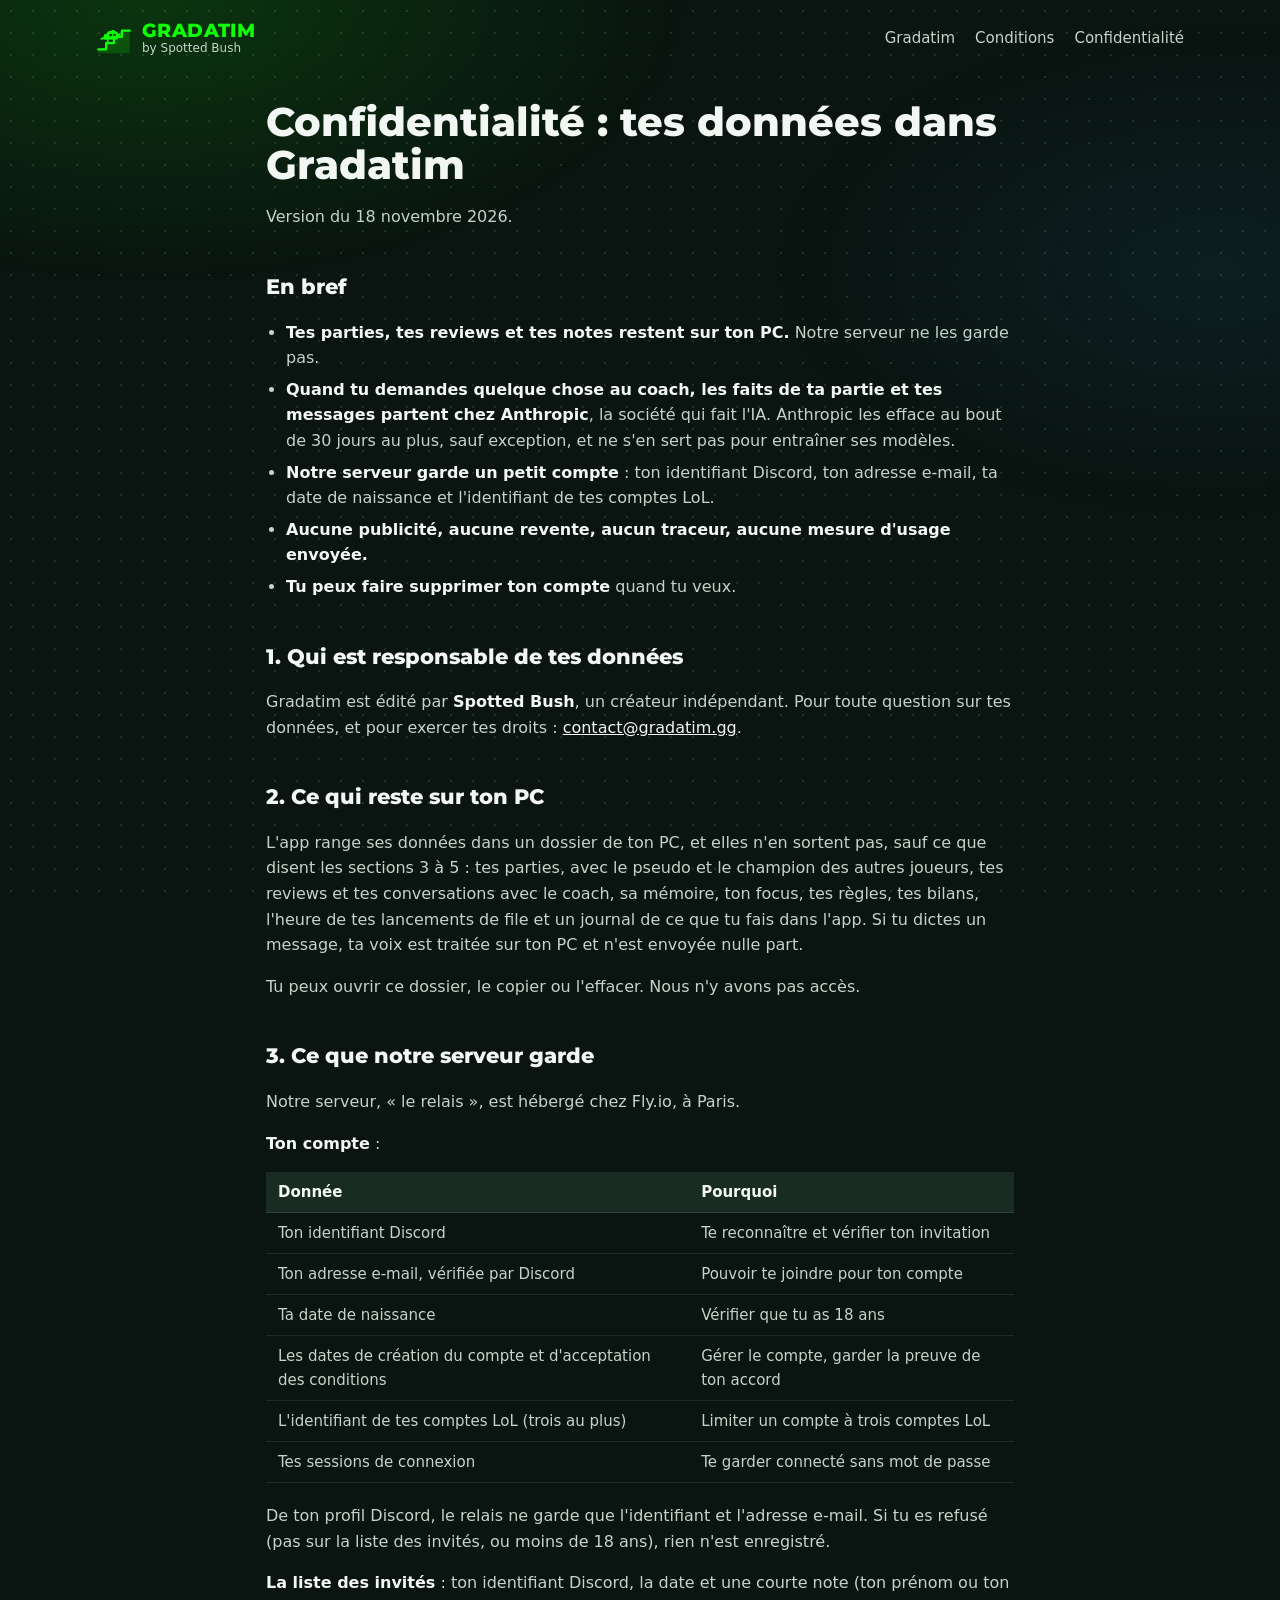
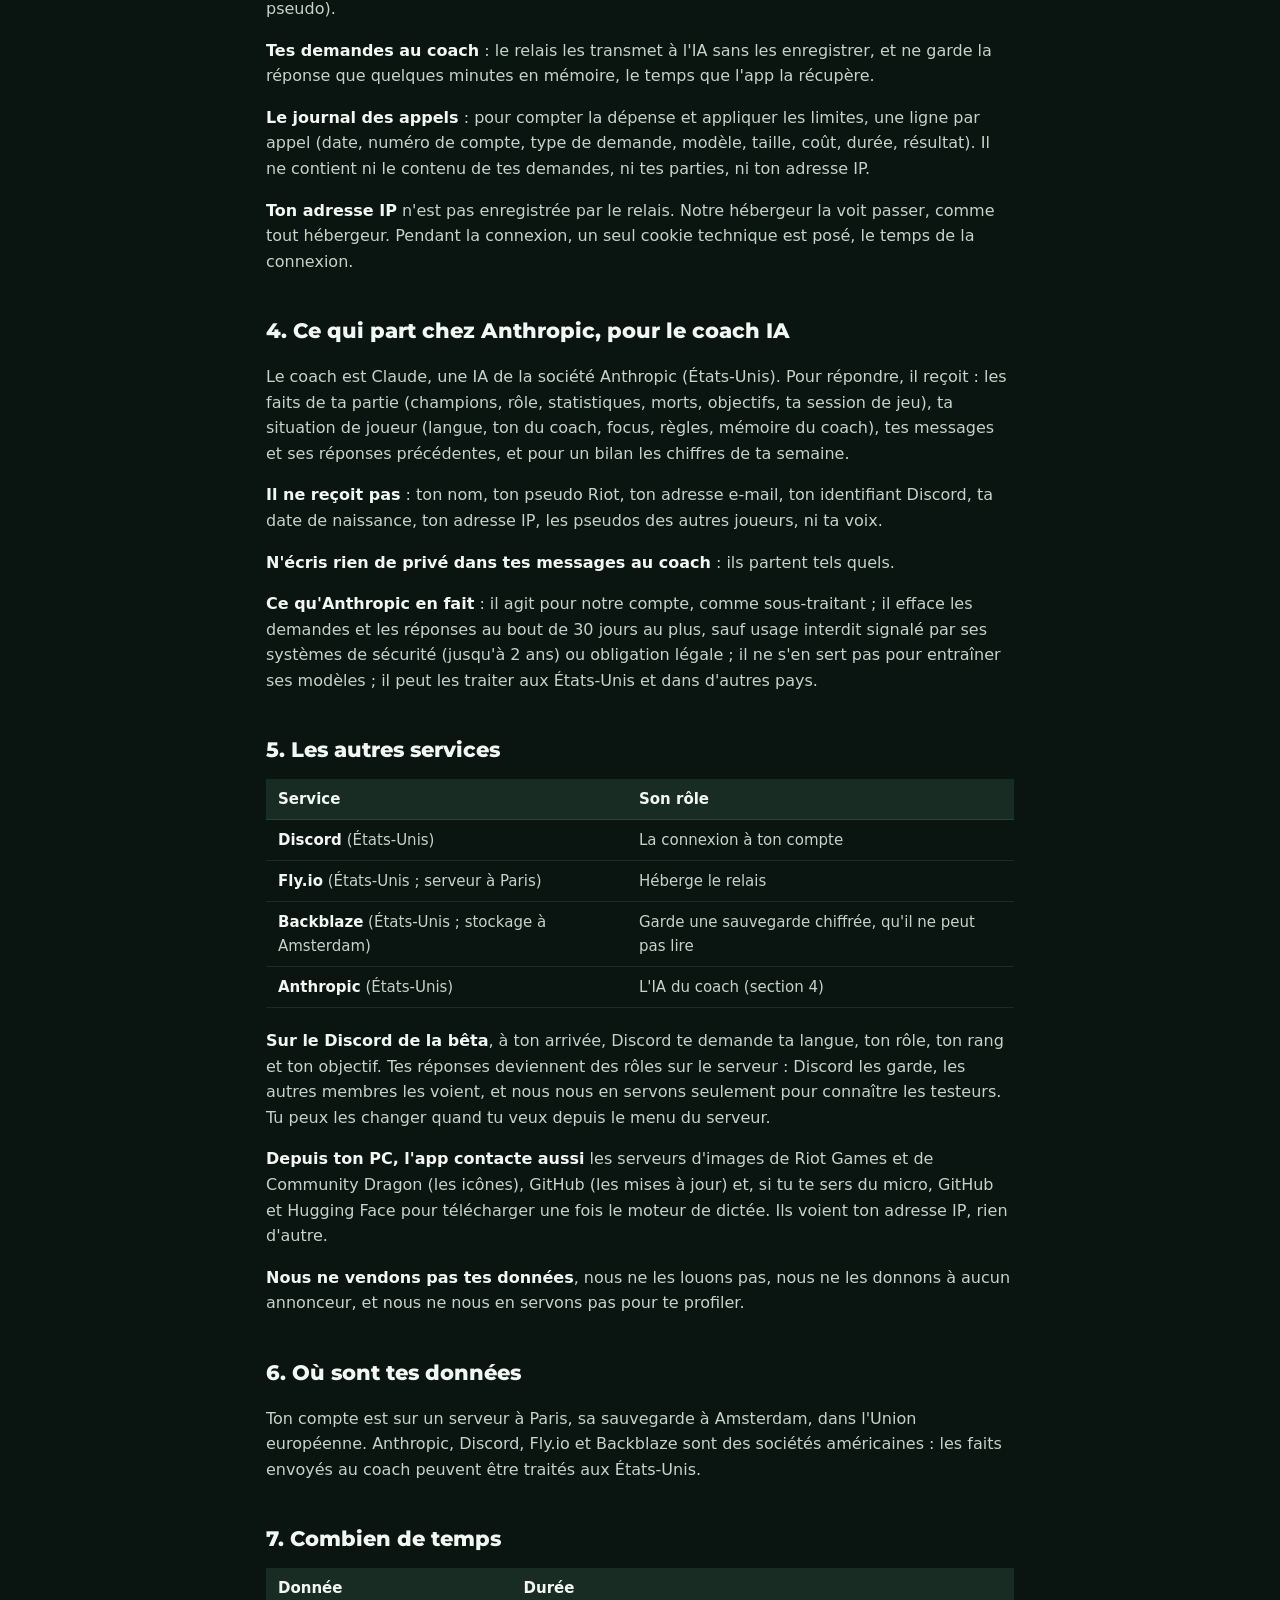
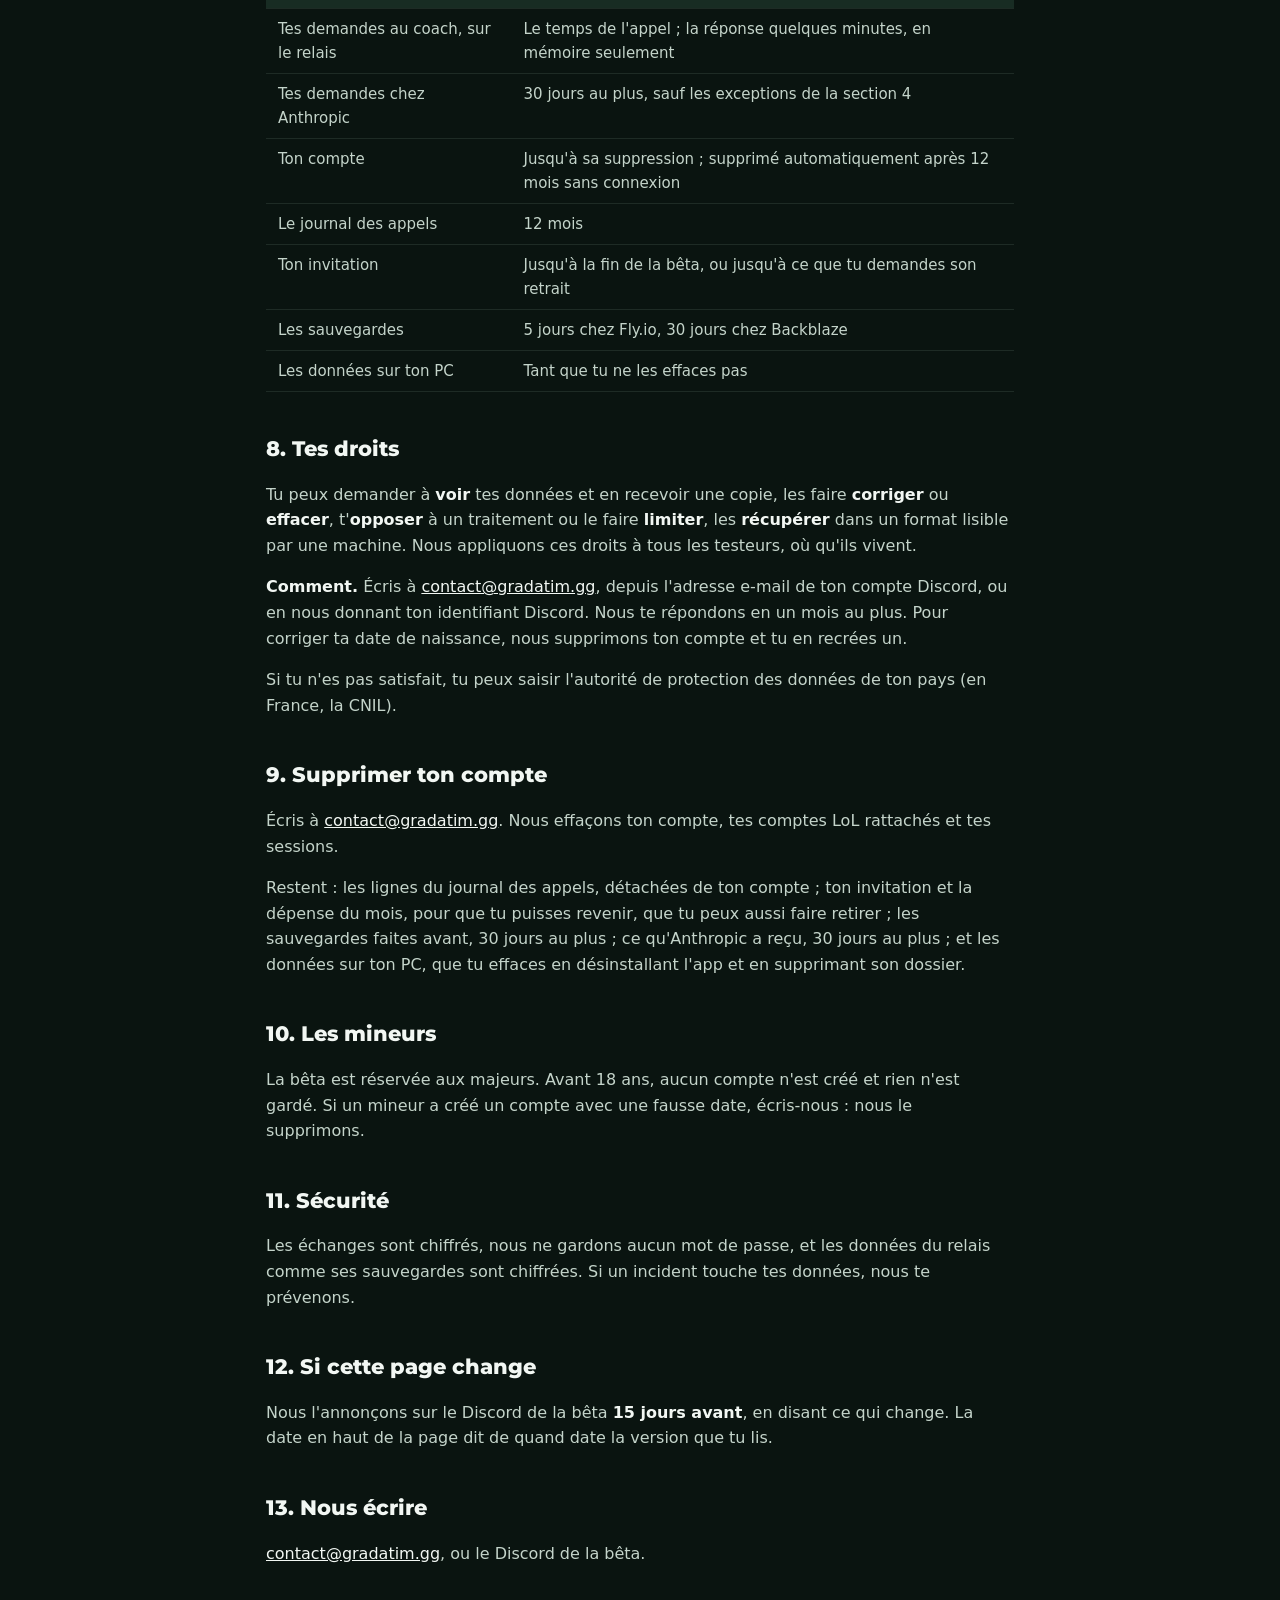
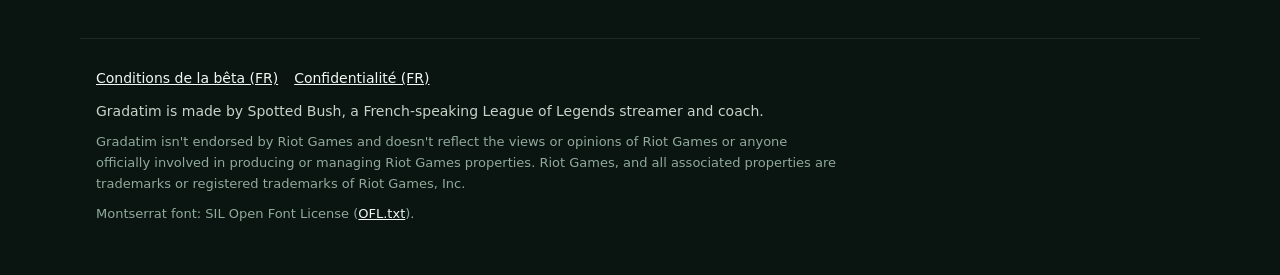
==== confidentialite.html @ b25cedf4 "Pages légales de la bêta : conditions et confidentialité Tirées de produit/legal/ (coach-lol), sans " ====
<!doctype html>
<html lang="fr">
<head>
<meta charset="utf-8">
<meta name="viewport" content="width=device-width, initial-scale=1">
<title>Confidentialité : tes données dans Gradatim</title>
<meta name="description" content="Quelles données Gradatim garde, où elles vont et tes droits.">
<link rel="icon" href="favicon.ico">
<link rel="stylesheet" href="style.css">
</head>
<body>

<header class="top">
  <a class="brand" href="index.html" aria-label="Gradatim, home">
    <svg class="mark" viewBox="0 0 32 32" aria-hidden="true">
      <defs>
        <mask id="eyes" maskUnits="userSpaceOnUse" x="0" y="0" width="32" height="32">
          <rect width="32" height="32" fill="#fff"/>
          <circle cx="13" cy="13.4" r="1.25" fill="#000"/><circle cx="16.4" cy="13.4" r="1.25" fill="#000"/>
        </mask>
      </defs>
      <path d="M2 29.5H30V9.5H23V15H16V20.5H9V26H2Z" fill="currentColor" opacity=".18"/>
      <path d="M2 26H9V20.5H16V15H23V9.5H30" fill="none" stroke="currentColor" stroke-width="2" stroke-linejoin="round" stroke-linecap="round"/>
      <path d="M7.4 17.6C6.2 17.4 5.9 15.6 7 14.8 6.6 13 8 11.8 9.6 12.2 9.8 10.4 11.6 9.3 13.3 9.9 14.3 8.6 16.5 8.6 17.3 10.2 19 10 20.3 11.6 19.7 13.2 20.9 13.9 20.8 15.7 19.6 16.3 19.6 17 19 17.4 18.3 17.4Z" fill="currentColor" mask="url(#eyes)"/>
      <path d="M10.6 17.6 10.1 20.5M15.6 17.5 17.7 15M19 14.2l2.3-1.8M7.1 15.8l-2.4 1" fill="none" stroke="currentColor" stroke-width="1.5" stroke-linecap="round"/>
    </svg>
    <span class="brand-text"><b>Gradatim</b><small>by Spotted Bush</small></span>
  </a>
  <nav class="links" aria-label="Pages">
    <a href="index.html">Gradatim</a>
    <a href="conditions.html">Conditions</a>
    <a href="confidentialite.html">Confidentialité</a>
  </nav>
</header>

<main class="doc">
<h1>Confidentialité : tes données dans Gradatim</h1>
<p>Version du 18 novembre 2026.</p>
<h2>En bref</h2>
<ul><li><strong>Tes parties, tes reviews et tes notes restent sur ton PC.</strong> Notre serveur ne les garde pas.</li><li><strong>Quand tu demandes quelque chose au coach, les faits de ta partie et tes messages partent chez Anthropic</strong>, la société qui fait l'IA. Anthropic les efface au bout de 30 jours au plus, sauf exception, et ne s'en sert pas pour entraîner ses modèles.</li><li><strong>Notre serveur garde un petit compte</strong> : ton identifiant Discord, ton adresse e-mail, ta date de naissance et l'identifiant de tes comptes LoL.</li><li><strong>Aucune publicité, aucune revente, aucun traceur, aucune mesure d'usage envoyée.</strong></li><li><strong>Tu peux faire supprimer ton compte</strong> quand tu veux.</li></ul>
<h2>1. Qui est responsable de tes données</h2>
<p>Gradatim est édité par <strong>Spotted Bush</strong>, un créateur indépendant. Pour toute question sur tes données, et pour exercer tes droits : <a href="mailto:contact@gradatim.gg">contact@gradatim.gg</a>.</p>
<h2>2. Ce qui reste sur ton PC</h2>
<p>L'app range ses données dans un dossier de ton PC, et elles n'en sortent pas, sauf ce que disent les sections 3 à 5 : tes parties, avec le pseudo et le champion des autres joueurs, tes reviews et tes conversations avec le coach, sa mémoire, ton focus, tes règles, tes bilans, l'heure de tes lancements de file et un journal de ce que tu fais dans l'app. Si tu dictes un message, ta voix est traitée sur ton PC et n'est envoyée nulle part.</p>
<p>Tu peux ouvrir ce dossier, le copier ou l'effacer. Nous n'y avons pas accès.</p>
<h2>3. Ce que notre serveur garde</h2>
<p>Notre serveur, « le relais », est hébergé chez Fly.io, à Paris.</p>
<p><strong>Ton compte</strong> :</p>
<table><thead><tr><th>Donnée</th><th>Pourquoi</th></tr></thead><tbody><tr><td>Ton identifiant Discord</td><td>Te reconnaître et vérifier ton invitation</td></tr><tr><td>Ton adresse e-mail, vérifiée par Discord</td><td>Pouvoir te joindre pour ton compte</td></tr><tr><td>Ta date de naissance</td><td>Vérifier que tu as 18 ans</td></tr><tr><td>Les dates de création du compte et d'acceptation des conditions</td><td>Gérer le compte, garder la preuve de ton accord</td></tr><tr><td>L'identifiant de tes comptes LoL (trois au plus)</td><td>Limiter un compte à trois comptes LoL</td></tr><tr><td>Tes sessions de connexion</td><td>Te garder connecté sans mot de passe</td></tr></tbody></table>
<p>De ton profil Discord, le relais ne garde que l'identifiant et l'adresse e-mail. Si tu es refusé (pas sur la liste des invités, ou moins de 18 ans), rien n'est enregistré.</p>
<p><strong>La liste des invités</strong> : ton identifiant Discord, la date et une courte note (ton prénom ou ton pseudo).</p>
<p><strong>Tes demandes au coach</strong> : le relais les transmet à l'IA sans les enregistrer, et ne garde la réponse que quelques minutes en mémoire, le temps que l'app la récupère.</p>
<p><strong>Le journal des appels</strong> : pour compter la dépense et appliquer les limites, une ligne par appel (date, numéro de compte, type de demande, modèle, taille, coût, durée, résultat). Il ne contient ni le contenu de tes demandes, ni tes parties, ni ton adresse IP.</p>
<p><strong>Ton adresse IP</strong> n'est pas enregistrée par le relais. Notre hébergeur la voit passer, comme tout hébergeur. Pendant la connexion, un seul cookie technique est posé, le temps de la connexion.</p>
<h2>4. Ce qui part chez Anthropic, pour le coach IA</h2>
<p>Le coach est Claude, une IA de la société Anthropic (États-Unis). Pour répondre, il reçoit : les faits de ta partie (champions, rôle, statistiques, morts, objectifs, ta session de jeu), ta situation de joueur (langue, ton du coach, focus, règles, mémoire du coach), tes messages et ses réponses précédentes, et pour un bilan les chiffres de ta semaine.</p>
<p><strong>Il ne reçoit pas</strong> : ton nom, ton pseudo Riot, ton adresse e-mail, ton identifiant Discord, ta date de naissance, ton adresse IP, les pseudos des autres joueurs, ni ta voix.</p>
<p><strong>N'écris rien de privé dans tes messages au coach</strong> : ils partent tels quels.</p>
<p><strong>Ce qu'Anthropic en fait</strong> : il agit pour notre compte, comme sous-traitant ; il efface les demandes et les réponses au bout de 30 jours au plus, sauf usage interdit signalé par ses systèmes de sécurité (jusqu'à 2 ans) ou obligation légale ; il ne s'en sert pas pour entraîner ses modèles ; il peut les traiter aux États-Unis et dans d'autres pays.</p>
<h2>5. Les autres services</h2>
<table><thead><tr><th>Service</th><th>Son rôle</th></tr></thead><tbody><tr><td><strong>Discord</strong> (États-Unis)</td><td>La connexion à ton compte</td></tr><tr><td><strong>Fly.io</strong> (États-Unis ; serveur à Paris)</td><td>Héberge le relais</td></tr><tr><td><strong>Backblaze</strong> (États-Unis ; stockage à Amsterdam)</td><td>Garde une sauvegarde chiffrée, qu'il ne peut pas lire</td></tr><tr><td><strong>Anthropic</strong> (États-Unis)</td><td>L'IA du coach (section 4)</td></tr></tbody></table>
<p><strong>Sur le Discord de la bêta</strong>, à ton arrivée, Discord te demande ta langue, ton rôle, ton rang et ton objectif. Tes réponses deviennent des rôles sur le serveur : Discord les garde, les autres membres les voient, et nous nous en servons seulement pour connaître les testeurs. Tu peux les changer quand tu veux depuis le menu du serveur.</p>
<p><strong>Depuis ton PC, l'app contacte aussi</strong> les serveurs d'images de Riot Games et de Community Dragon (les icônes), GitHub (les mises à jour) et, si tu te sers du micro, GitHub et Hugging Face pour télécharger une fois le moteur de dictée. Ils voient ton adresse IP, rien d'autre.</p>
<p><strong>Nous ne vendons pas tes données</strong>, nous ne les louons pas, nous ne les donnons à aucun annonceur, et nous ne nous en servons pas pour te profiler.</p>
<h2>6. Où sont tes données</h2>
<p>Ton compte est sur un serveur à Paris, sa sauvegarde à Amsterdam, dans l'Union européenne. Anthropic, Discord, Fly.io et Backblaze sont des sociétés américaines : les faits envoyés au coach peuvent être traités aux États-Unis.</p>
<h2>7. Combien de temps</h2>
<table><thead><tr><th>Donnée</th><th>Durée</th></tr></thead><tbody><tr><td>Tes demandes au coach, sur le relais</td><td>Le temps de l'appel ; la réponse quelques minutes, en mémoire seulement</td></tr><tr><td>Tes demandes chez Anthropic</td><td>30 jours au plus, sauf les exceptions de la section 4</td></tr><tr><td>Ton compte</td><td>Jusqu'à sa suppression ; supprimé automatiquement après 12 mois sans connexion</td></tr><tr><td>Le journal des appels</td><td>12 mois</td></tr><tr><td>Ton invitation</td><td>Jusqu'à la fin de la bêta, ou jusqu'à ce que tu demandes son retrait</td></tr><tr><td>Les sauvegardes</td><td>5 jours chez Fly.io, 30 jours chez Backblaze</td></tr><tr><td>Les données sur ton PC</td><td>Tant que tu ne les effaces pas</td></tr></tbody></table>
<h2>8. Tes droits</h2>
<p>Tu peux demander à <strong>voir</strong> tes données et en recevoir une copie, les faire <strong>corriger</strong> ou <strong>effacer</strong>, t'<strong>opposer</strong> à un traitement ou le faire <strong>limiter</strong>, les <strong>récupérer</strong> dans un format lisible par une machine. Nous appliquons ces droits à tous les testeurs, où qu'ils vivent.</p>
<p><strong>Comment.</strong> Écris à <a href="mailto:contact@gradatim.gg">contact@gradatim.gg</a>, depuis l'adresse e-mail de ton compte Discord, ou en nous donnant ton identifiant Discord. Nous te répondons en un mois au plus. Pour corriger ta date de naissance, nous supprimons ton compte et tu en recrées un.</p>
<p>Si tu n'es pas satisfait, tu peux saisir l'autorité de protection des données de ton pays (en France, la CNIL).</p>
<h2>9. Supprimer ton compte</h2>
<p>Écris à <a href="mailto:contact@gradatim.gg">contact@gradatim.gg</a>. Nous effaçons ton compte, tes comptes LoL rattachés et tes sessions.</p>
<p>Restent : les lignes du journal des appels, détachées de ton compte ; ton invitation et la dépense du mois, pour que tu puisses revenir, que tu peux aussi faire retirer ; les sauvegardes faites avant, 30 jours au plus ; ce qu'Anthropic a reçu, 30 jours au plus ; et les données sur ton PC, que tu effaces en désinstallant l'app et en supprimant son dossier.</p>
<h2>10. Les mineurs</h2>
<p>La bêta est réservée aux majeurs. Avant 18 ans, aucun compte n'est créé et rien n'est gardé. Si un mineur a créé un compte avec une fausse date, écris-nous : nous le supprimons.</p>
<h2>11. Sécurité</h2>
<p>Les échanges sont chiffrés, nous ne gardons aucun mot de passe, et les données du relais comme ses sauvegardes sont chiffrées. Si un incident touche tes données, nous te prévenons.</p>
<h2>12. Si cette page change</h2>
<p>Nous l'annonçons sur le Discord de la bêta <strong>15 jours avant</strong>, en disant ce qui change. La date en haut de la page dit de quand date la version que tu lis.</p>
<h2>13. Nous écrire</h2>
<p><a href="mailto:contact@gradatim.gg">contact@gradatim.gg</a>, ou le Discord de la bêta.</p>
</main>

<footer class="foot">
  <p class="pages"><a href="conditions.html">Conditions de la bêta (FR)</a><a href="confidentialite.html">Confidentialité (FR)</a></p>
  <p>Gradatim is made by Spotted Bush, a French-speaking League of Legends streamer and coach.</p>
  <p class="legal">Gradatim isn't endorsed by Riot Games and doesn't reflect the views or opinions of Riot Games or
    anyone officially involved in producing or managing Riot Games properties. Riot Games, and all associated
    properties are trademarks or registered trademarks of Riot Games, Inc.</p>
  <p class="legal">Montserrat font: SIL Open Font License (<a href="fonts/OFL.txt">OFL.txt</a>).</p>
</footer>

</body>
</html>
---- style.css ----
/* Gradatim's public page: same palette as the app (app/style.css, app/design.md), dark only like the app's default. */
@font-face {
  font-family: "Montserrat"; font-style: normal; font-weight: 700 800; font-display: swap;
  src: url("fonts/montserrat-latin.woff2") format("woff2");
  unicode-range: U+0000-00FF, U+0131, U+0152-0153, U+02BB-02BC, U+02C6, U+02DA, U+02DC, U+0304, U+0308, U+0329, U+2000-206F, U+20AC, U+2122, U+2191, U+2193, U+2212, U+2215, U+FEFF, U+FFFD;
}
@font-face {
  font-family: "Montserrat"; font-style: normal; font-weight: 700 800; font-display: swap;
  src: url("fonts/montserrat-latin-ext.woff2") format("woff2");
  unicode-range: U+0100-02BA, U+02BD-02C5, U+02C7-02CC, U+02CE-02D7, U+02DD-02FF, U+0304, U+0308, U+0329, U+1D00-1DBF, U+1E00-1E9F, U+1EF2-1EFF, U+2020, U+20A0-20AB, U+20AD-20C4, U+2113, U+2C60-2C7F, U+A720-A7FF;
}
:root {
  color-scheme: dark;
  --page: #0a1410;
  --surface: #11211a;
  --surface-2: #182c23;
  --border: rgba(214, 255, 226, 0.10);
  --border-strong: rgba(214, 255, 226, 0.18);
  --text: #f2f7f3;
  --text-2: #c4d4ca;
  --muted: #90aa9c;
  --accent: #10ff07;
  --accent-soft: rgba(16, 255, 7, 0.08);
  --accent-line: rgba(16, 255, 7, 0.55);
  --brand-font: "Montserrat", system-ui, sans-serif;
  --font: "Segoe UI", system-ui, -apple-system, Roboto, sans-serif;
}
* { box-sizing: border-box; }
html { scroll-behavior: smooth; }
body {
  margin: 0;
  background: var(--page);
  color: var(--text);
  font: 16px/1.6 var(--font);
  min-height: 100vh;
}
/* the app's fixed lights and dot grid */
body::before {
  content: ""; position: fixed; inset: 0; z-index: -1; pointer-events: none;
  background:
    radial-gradient(60% 45% at 12% 0%, rgba(16, 255, 7, 0.14), transparent 70%),
    radial-gradient(50% 40% at 95% 30%, rgba(53, 150, 240, 0.08), transparent 70%),
    radial-gradient(#1b3127 1px, transparent 1px) 0 0 / 22px 22px;
}
a { color: var(--text); }
a:hover { color: var(--accent); }

.top {
  display: flex; align-items: center; justify-content: space-between; gap: 16px; flex-wrap: wrap;
  max-width: 1120px; margin: 0 auto; padding: 20px 16px;
}
.brand { display: flex; align-items: center; gap: 10px; text-decoration: none; color: var(--accent); }
.mark { width: 36px; height: 36px; }
.brand-text { display: flex; flex-direction: column; line-height: 1.15; }
.brand-text b { font-family: var(--brand-font); font-weight: 800; font-size: 19px; letter-spacing: .4px; text-transform: uppercase; }
.brand-text small { color: var(--text-2); font-size: 12px; }
.links { display: flex; gap: 20px; flex-wrap: wrap; }
.links a { text-decoration: none; color: var(--text-2); font-size: 15px; }
.links a:hover { color: var(--accent); }

main { max-width: 1120px; margin: 0 auto; padding: 0 16px; }
.hero { padding: 48px 0 24px; }
.meta { color: var(--muted); font-size: 14px; align-self: center; }
h1 { font-family: var(--brand-font); font-weight: 800; font-size: clamp(34px, 6vw, 56px); line-height: 1.08; margin: 0 0 18px; max-width: 16ch; }
.lead { color: var(--text-2); font-size: 18px; max-width: 62ch; margin: 0 0 28px; }
.lead strong { color: var(--text); }
.actions { display: flex; gap: 12px; flex-wrap: wrap; margin: 0 0 40px; }
.btn {
  display: inline-block; padding: 12px 20px; border-radius: 10px; text-decoration: none; font-weight: 700;
  background: var(--accent); color: var(--page); border: 1px solid var(--accent);
}
.btn:hover { color: var(--page); filter: brightness(1.1); }
.btn.ghost { background: transparent; color: var(--text); border-color: var(--border-strong); }
.btn.ghost:hover { color: var(--accent); border-color: var(--accent-line); filter: none; }

.shot { margin: 0; }
.shot img {
  display: block; width: 100%; height: auto; border-radius: 12px;
  border: 1px solid var(--border-strong); box-shadow: 0 20px 60px rgba(0, 0, 0, .45);
}
.hero-shot img { border-color: var(--accent-line); }
.shot figcaption { color: var(--muted); font-size: 14px; margin-top: 10px; }

.block { padding: 56px 0 8px; }
h2 { font-family: var(--brand-font); font-weight: 800; font-size: 26px; margin: 0 0 20px; }
h3 { font-size: 17px; margin: 0 0 8px; }
.note { color: var(--muted); margin: -8px 0 20px; }
.grid { display: grid; grid-template-columns: repeat(auto-fit, minmax(300px, 1fr)); gap: 16px; }
.grid.two { grid-template-columns: repeat(auto-fit, minmax(340px, 1fr)); }
.card { background: var(--surface); border: 1px solid var(--border); border-radius: 12px; padding: 20px 22px; }
.card p, .card li { color: var(--text-2); margin: 0; }
.card ul { margin: 0; padding-left: 18px; display: grid; gap: 8px; }
.card strong { color: var(--text); }
.card p + p { margin-top: 12px; }
.shots { display: grid; grid-template-columns: repeat(auto-fit, minmax(420px, 1fr)); gap: 28px 24px; }

.foot { max-width: 1120px; margin: 72px auto 0; padding: 28px 16px 40px; border-top: 1px solid var(--border); color: var(--text-2); font-size: 14px; }
.foot p { margin: 0 0 10px; }
.foot .legal { color: var(--muted); font-size: 13px; max-width: 90ch; }

@media (max-width: 520px) {
  .grid, .grid.two, .shots { grid-template-columns: 1fr; }
  .links { gap: 14px; }
  .lead { font-size: 17px; }
}

/* the two legal pages (conditions.html, confidentialite.html) */
.doc { max-width: 780px; padding-top: 24px; }
.doc h1 { max-width: none; font-size: clamp(28px, 5vw, 40px); }
.doc h2 { font-size: 21px; margin: 40px 0 12px; }
.doc p, .doc li { color: var(--text-2); }
.doc strong { color: var(--text); }
.doc ul { padding-left: 20px; }
.doc li + li { margin-top: 6px; }
.doc code { font: inherit; color: var(--text); }
.doc blockquote { margin: 16px 0; padding: 4px 18px; border-left: 3px solid var(--accent-line); background: var(--surface); border-radius: 0 10px 10px 0; }
.doc table { width: 100%; border-collapse: collapse; margin: 12px 0 20px; font-size: 15px; display: block; overflow-x: auto; }
.doc th, .doc td { text-align: left; vertical-align: top; padding: 8px 12px; border-bottom: 1px solid var(--border); }
.doc th { color: var(--text); background: var(--surface-2); }
.doc td { color: var(--text-2); }
.foot .pages a { margin-right: 16px; }
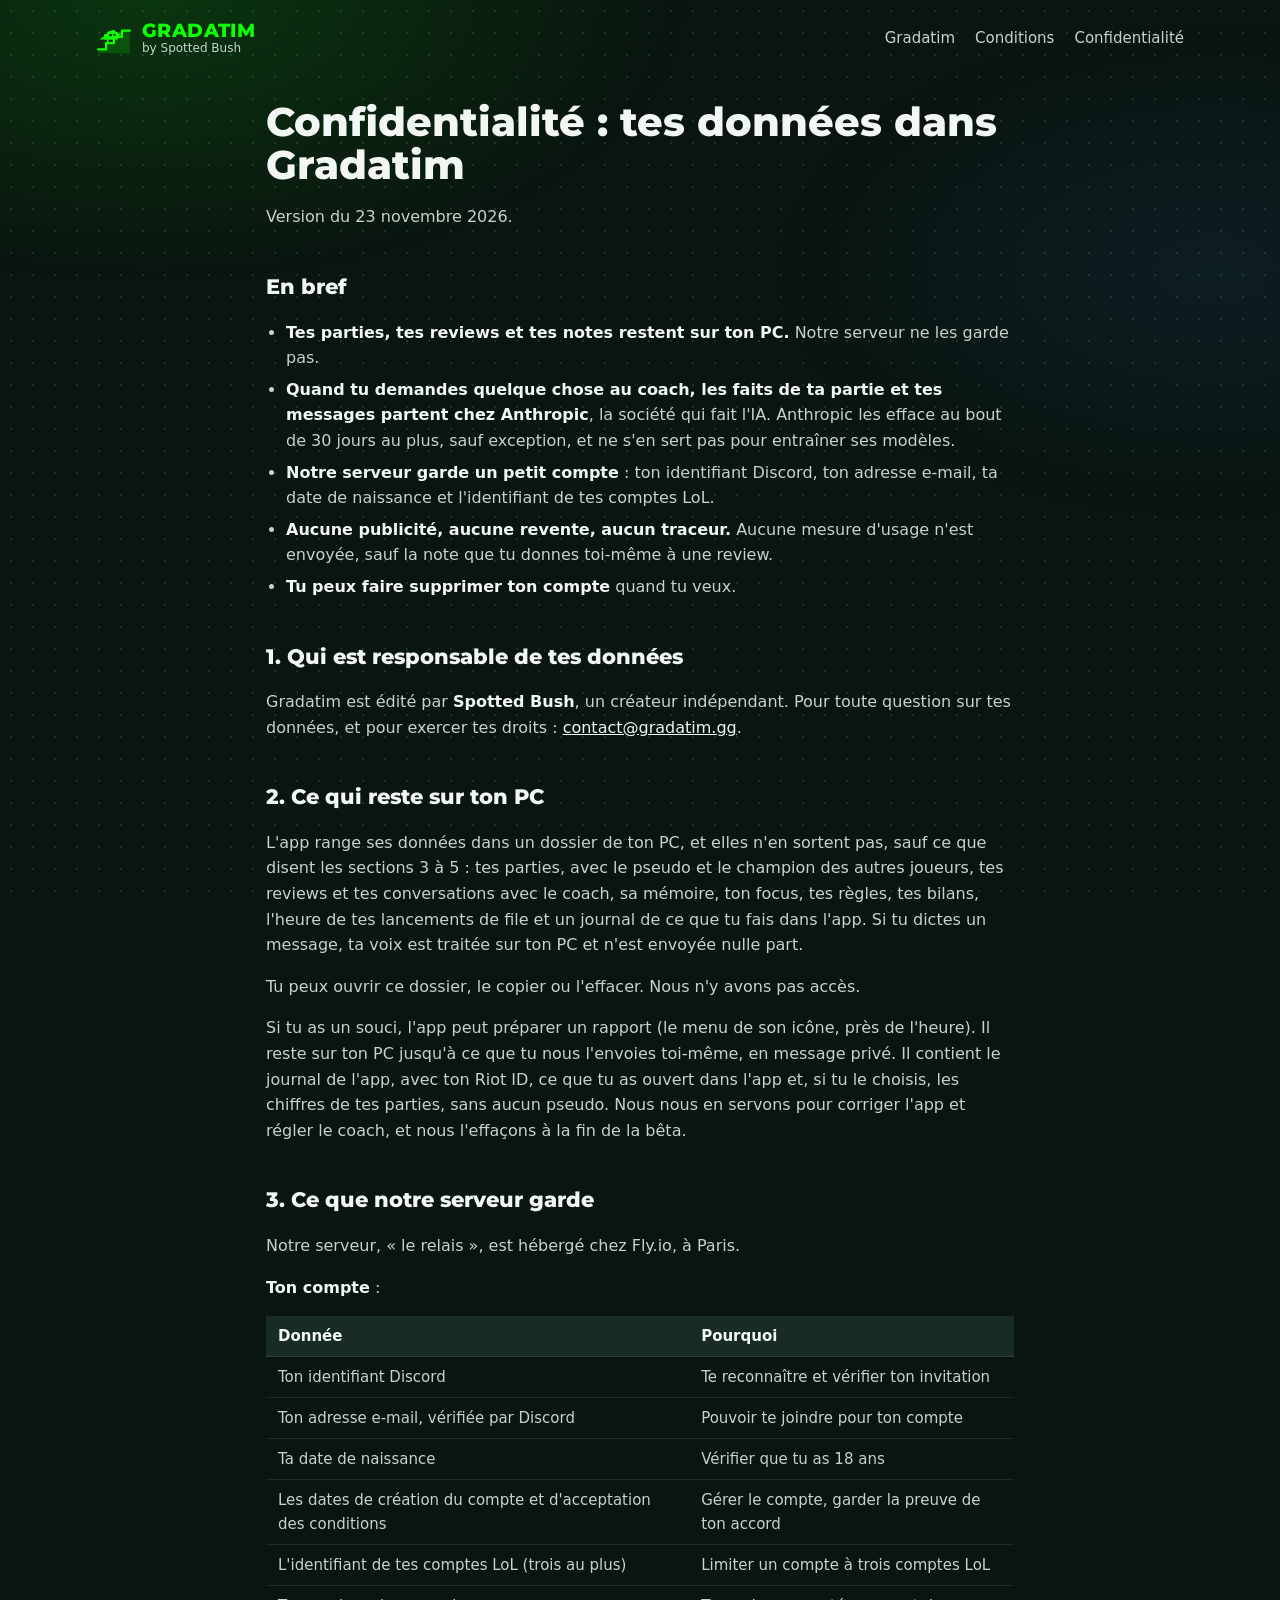
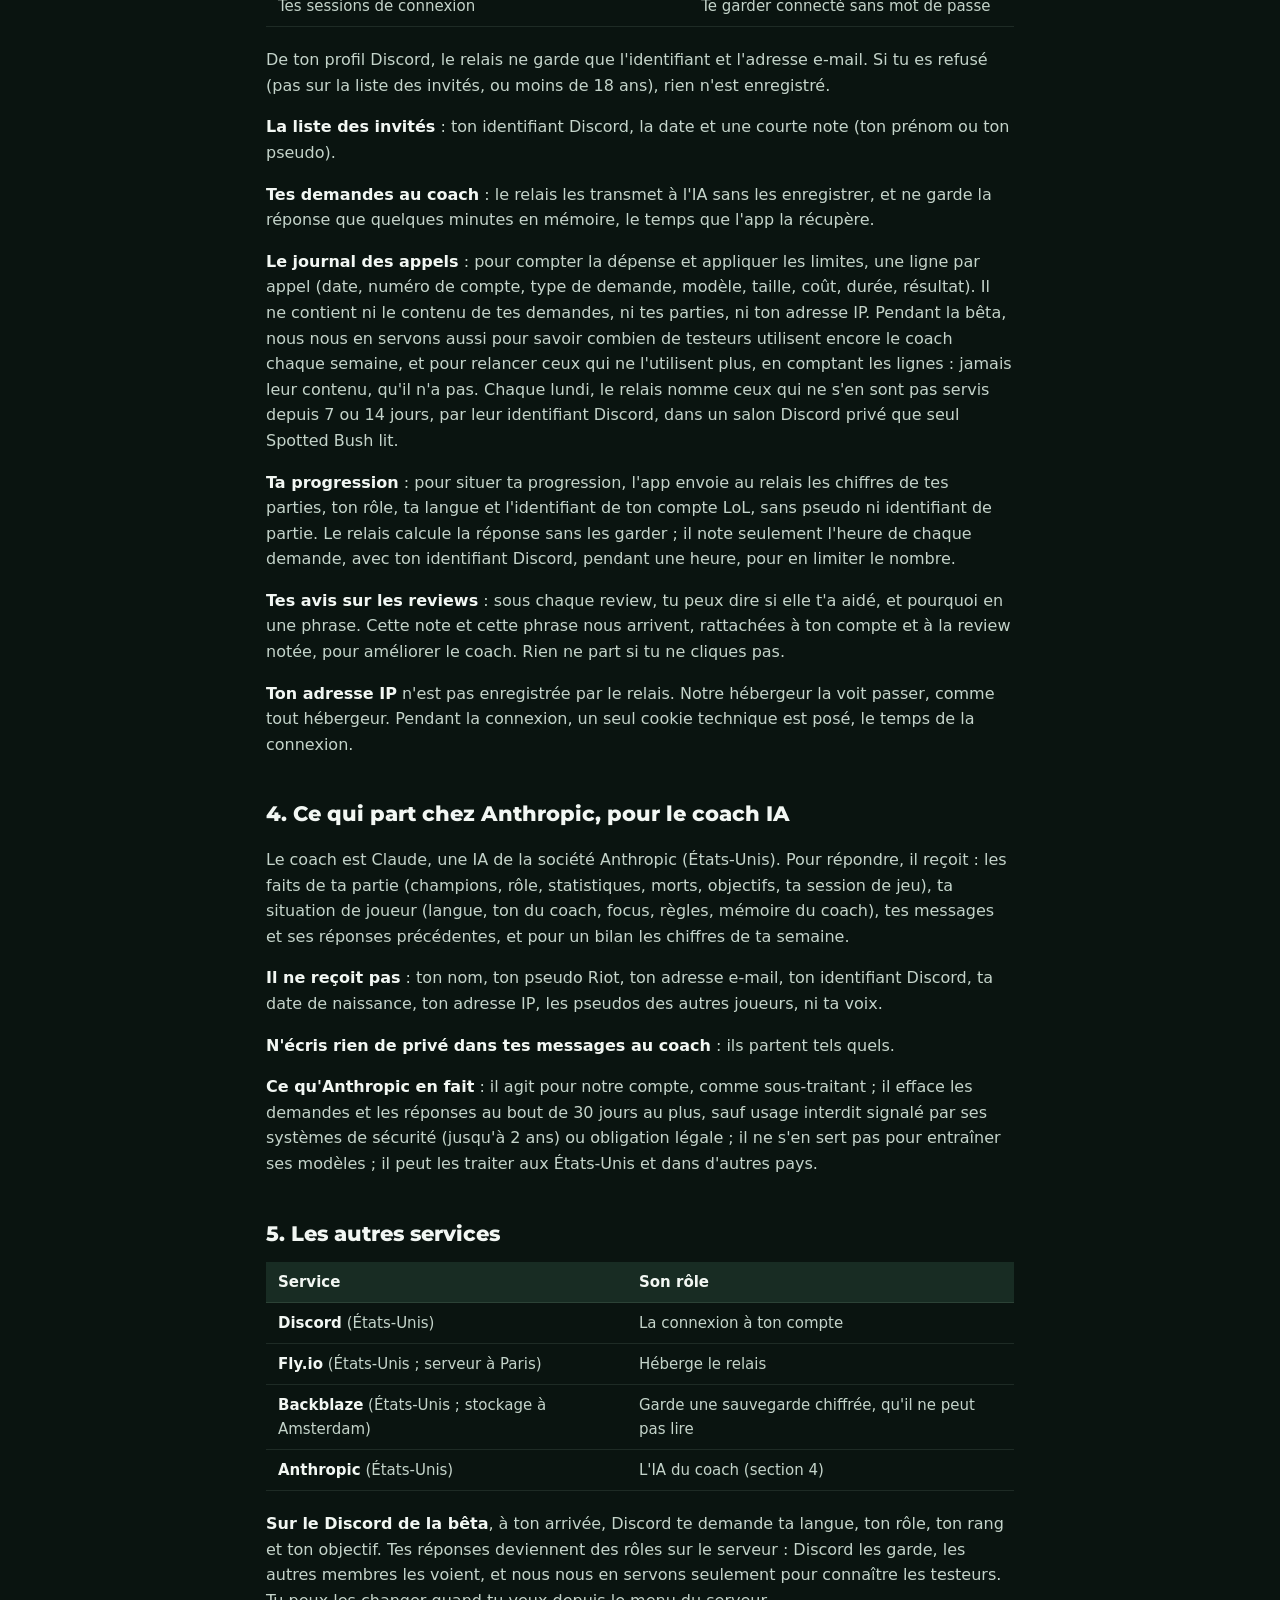
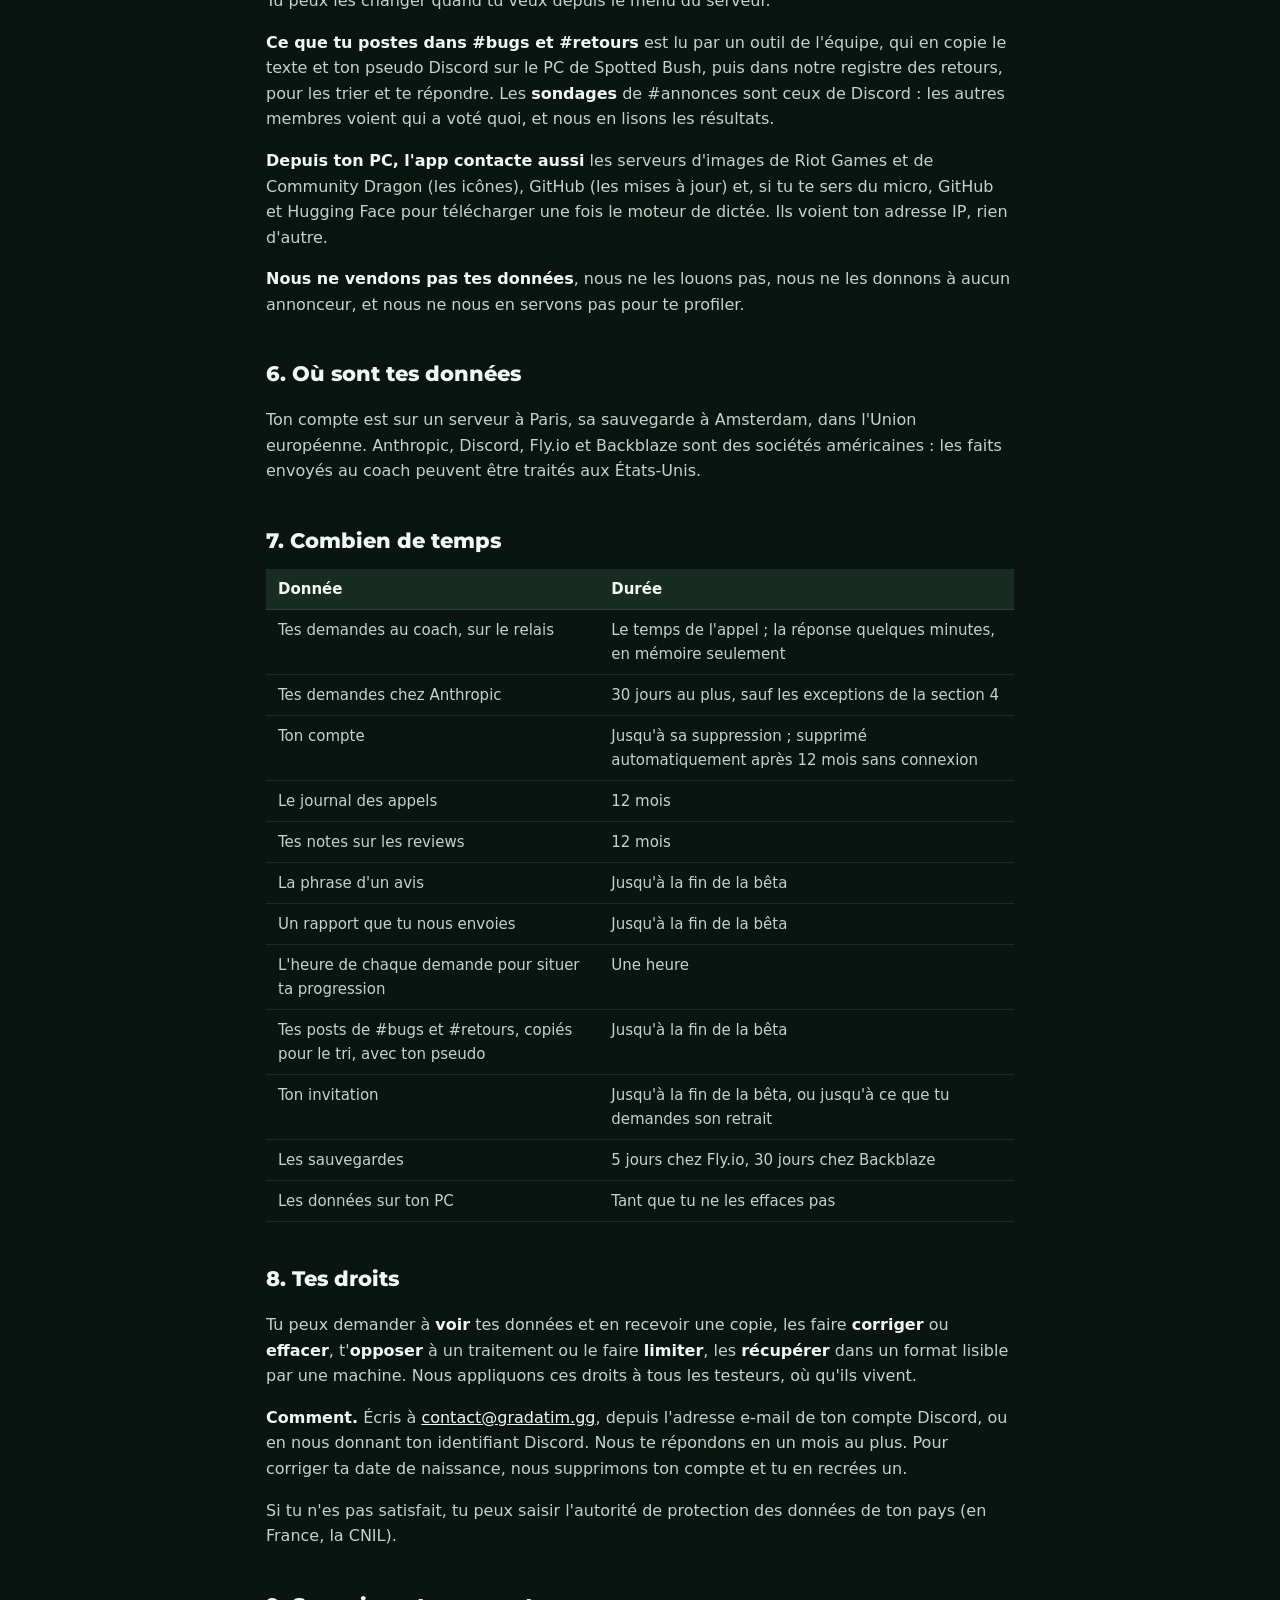
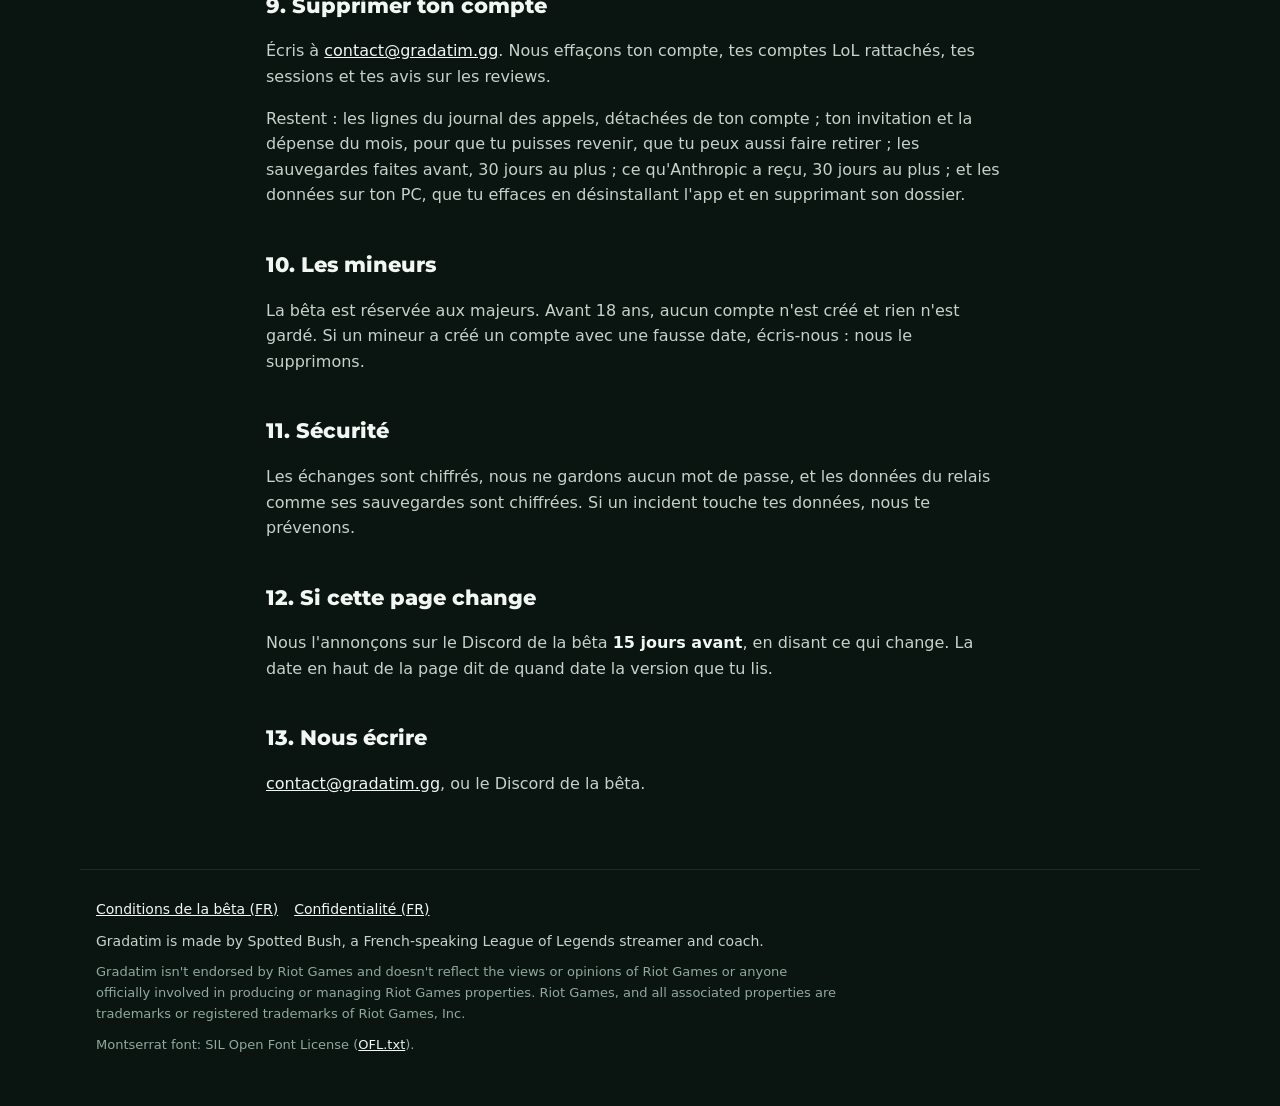
==== commit 2358b830: "Confidentialité : version du 23 novembre 2026 Les avis sur les reviews, le rapport de problème, le j" ====
--- a/confidentialite.html
+++ b/confidentialite.html
@@ -35,14 +35,15 @@
 
 <main class="doc">
 <h1>Confidentialité : tes données dans Gradatim</h1>
-<p>Version du 18 novembre 2026.</p>
+<p>Version du 23 novembre 2026.</p>
 <h2>En bref</h2>
-<ul><li><strong>Tes parties, tes reviews et tes notes restent sur ton PC.</strong> Notre serveur ne les garde pas.</li><li><strong>Quand tu demandes quelque chose au coach, les faits de ta partie et tes messages partent chez Anthropic</strong>, la société qui fait l'IA. Anthropic les efface au bout de 30 jours au plus, sauf exception, et ne s'en sert pas pour entraîner ses modèles.</li><li><strong>Notre serveur garde un petit compte</strong> : ton identifiant Discord, ton adresse e-mail, ta date de naissance et l'identifiant de tes comptes LoL.</li><li><strong>Aucune publicité, aucune revente, aucun traceur, aucune mesure d'usage envoyée.</strong></li><li><strong>Tu peux faire supprimer ton compte</strong> quand tu veux.</li></ul>
+<ul><li><strong>Tes parties, tes reviews et tes notes restent sur ton PC.</strong> Notre serveur ne les garde pas.</li><li><strong>Quand tu demandes quelque chose au coach, les faits de ta partie et tes messages partent chez Anthropic</strong>, la société qui fait l'IA. Anthropic les efface au bout de 30 jours au plus, sauf exception, et ne s'en sert pas pour entraîner ses modèles.</li><li><strong>Notre serveur garde un petit compte</strong> : ton identifiant Discord, ton adresse e-mail, ta date de naissance et l'identifiant de tes comptes LoL.</li><li><strong>Aucune publicité, aucune revente, aucun traceur.</strong> Aucune mesure d'usage n'est envoyée, sauf la note que tu donnes toi-même à une review.</li><li><strong>Tu peux faire supprimer ton compte</strong> quand tu veux.</li></ul>
 <h2>1. Qui est responsable de tes données</h2>
 <p>Gradatim est édité par <strong>Spotted Bush</strong>, un créateur indépendant. Pour toute question sur tes données, et pour exercer tes droits : <a href="mailto:contact@gradatim.gg">contact@gradatim.gg</a>.</p>
 <h2>2. Ce qui reste sur ton PC</h2>
 <p>L'app range ses données dans un dossier de ton PC, et elles n'en sortent pas, sauf ce que disent les sections 3 à 5 : tes parties, avec le pseudo et le champion des autres joueurs, tes reviews et tes conversations avec le coach, sa mémoire, ton focus, tes règles, tes bilans, l'heure de tes lancements de file et un journal de ce que tu fais dans l'app. Si tu dictes un message, ta voix est traitée sur ton PC et n'est envoyée nulle part.</p>
 <p>Tu peux ouvrir ce dossier, le copier ou l'effacer. Nous n'y avons pas accès.</p>
+<p>Si tu as un souci, l'app peut préparer un rapport (le menu de son icône, près de l'heure). Il reste sur ton PC jusqu'à ce que tu nous l'envoies toi-même, en message privé. Il contient le journal de l'app, avec ton Riot ID, ce que tu as ouvert dans l'app et, si tu le choisis, les chiffres de tes parties, sans aucun pseudo. Nous nous en servons pour corriger l'app et régler le coach, et nous l'effaçons à la fin de la bêta.</p>
 <h2>3. Ce que notre serveur garde</h2>
 <p>Notre serveur, « le relais », est hébergé chez Fly.io, à Paris.</p>
 <p><strong>Ton compte</strong> :</p>
@@ -50,7 +51,9 @@
 <p>De ton profil Discord, le relais ne garde que l'identifiant et l'adresse e-mail. Si tu es refusé (pas sur la liste des invités, ou moins de 18 ans), rien n'est enregistré.</p>
 <p><strong>La liste des invités</strong> : ton identifiant Discord, la date et une courte note (ton prénom ou ton pseudo).</p>
 <p><strong>Tes demandes au coach</strong> : le relais les transmet à l'IA sans les enregistrer, et ne garde la réponse que quelques minutes en mémoire, le temps que l'app la récupère.</p>
-<p><strong>Le journal des appels</strong> : pour compter la dépense et appliquer les limites, une ligne par appel (date, numéro de compte, type de demande, modèle, taille, coût, durée, résultat). Il ne contient ni le contenu de tes demandes, ni tes parties, ni ton adresse IP.</p>
+<p><strong>Le journal des appels</strong> : pour compter la dépense et appliquer les limites, une ligne par appel (date, numéro de compte, type de demande, modèle, taille, coût, durée, résultat). Il ne contient ni le contenu de tes demandes, ni tes parties, ni ton adresse IP. Pendant la bêta, nous nous en servons aussi pour savoir combien de testeurs utilisent encore le coach chaque semaine, et pour relancer ceux qui ne l'utilisent plus, en comptant les lignes : jamais leur contenu, qu'il n'a pas. Chaque lundi, le relais nomme ceux qui ne s'en sont pas servis depuis 7 ou 14 jours, par leur identifiant Discord, dans un salon Discord privé que seul Spotted Bush lit.</p>
+<p><strong>Ta progression</strong> : pour situer ta progression, l'app envoie au relais les chiffres de tes parties, ton rôle, ta langue et l'identifiant de ton compte LoL, sans pseudo ni identifiant de partie. Le relais calcule la réponse sans les garder ; il note seulement l'heure de chaque demande, avec ton identifiant Discord, pendant une heure, pour en limiter le nombre.</p>
+<p><strong>Tes avis sur les reviews</strong> : sous chaque review, tu peux dire si elle t'a aidé, et pourquoi en une phrase. Cette note et cette phrase nous arrivent, rattachées à ton compte et à la review notée, pour améliorer le coach. Rien ne part si tu ne cliques pas.</p>
 <p><strong>Ton adresse IP</strong> n'est pas enregistrée par le relais. Notre hébergeur la voit passer, comme tout hébergeur. Pendant la connexion, un seul cookie technique est posé, le temps de la connexion.</p>
 <h2>4. Ce qui part chez Anthropic, pour le coach IA</h2>
 <p>Le coach est Claude, une IA de la société Anthropic (États-Unis). Pour répondre, il reçoit : les faits de ta partie (champions, rôle, statistiques, morts, objectifs, ta session de jeu), ta situation de joueur (langue, ton du coach, focus, règles, mémoire du coach), tes messages et ses réponses précédentes, et pour un bilan les chiffres de ta semaine.</p>
@@ -60,18 +63,19 @@
 <h2>5. Les autres services</h2>
 <table><thead><tr><th>Service</th><th>Son rôle</th></tr></thead><tbody><tr><td><strong>Discord</strong> (États-Unis)</td><td>La connexion à ton compte</td></tr><tr><td><strong>Fly.io</strong> (États-Unis ; serveur à Paris)</td><td>Héberge le relais</td></tr><tr><td><strong>Backblaze</strong> (États-Unis ; stockage à Amsterdam)</td><td>Garde une sauvegarde chiffrée, qu'il ne peut pas lire</td></tr><tr><td><strong>Anthropic</strong> (États-Unis)</td><td>L'IA du coach (section 4)</td></tr></tbody></table>
 <p><strong>Sur le Discord de la bêta</strong>, à ton arrivée, Discord te demande ta langue, ton rôle, ton rang et ton objectif. Tes réponses deviennent des rôles sur le serveur : Discord les garde, les autres membres les voient, et nous nous en servons seulement pour connaître les testeurs. Tu peux les changer quand tu veux depuis le menu du serveur.</p>
+<p><strong>Ce que tu postes dans #bugs et #retours</strong> est lu par un outil de l'équipe, qui en copie le texte et ton pseudo Discord sur le PC de Spotted Bush, puis dans notre registre des retours, pour les trier et te répondre. Les <strong>sondages</strong> de #annonces sont ceux de Discord : les autres membres voient qui a voté quoi, et nous en lisons les résultats.</p>
 <p><strong>Depuis ton PC, l'app contacte aussi</strong> les serveurs d'images de Riot Games et de Community Dragon (les icônes), GitHub (les mises à jour) et, si tu te sers du micro, GitHub et Hugging Face pour télécharger une fois le moteur de dictée. Ils voient ton adresse IP, rien d'autre.</p>
 <p><strong>Nous ne vendons pas tes données</strong>, nous ne les louons pas, nous ne les donnons à aucun annonceur, et nous ne nous en servons pas pour te profiler.</p>
 <h2>6. Où sont tes données</h2>
 <p>Ton compte est sur un serveur à Paris, sa sauvegarde à Amsterdam, dans l'Union européenne. Anthropic, Discord, Fly.io et Backblaze sont des sociétés américaines : les faits envoyés au coach peuvent être traités aux États-Unis.</p>
 <h2>7. Combien de temps</h2>
-<table><thead><tr><th>Donnée</th><th>Durée</th></tr></thead><tbody><tr><td>Tes demandes au coach, sur le relais</td><td>Le temps de l'appel ; la réponse quelques minutes, en mémoire seulement</td></tr><tr><td>Tes demandes chez Anthropic</td><td>30 jours au plus, sauf les exceptions de la section 4</td></tr><tr><td>Ton compte</td><td>Jusqu'à sa suppression ; supprimé automatiquement après 12 mois sans connexion</td></tr><tr><td>Le journal des appels</td><td>12 mois</td></tr><tr><td>Ton invitation</td><td>Jusqu'à la fin de la bêta, ou jusqu'à ce que tu demandes son retrait</td></tr><tr><td>Les sauvegardes</td><td>5 jours chez Fly.io, 30 jours chez Backblaze</td></tr><tr><td>Les données sur ton PC</td><td>Tant que tu ne les effaces pas</td></tr></tbody></table>
+<table><thead><tr><th>Donnée</th><th>Durée</th></tr></thead><tbody><tr><td>Tes demandes au coach, sur le relais</td><td>Le temps de l'appel ; la réponse quelques minutes, en mémoire seulement</td></tr><tr><td>Tes demandes chez Anthropic</td><td>30 jours au plus, sauf les exceptions de la section 4</td></tr><tr><td>Ton compte</td><td>Jusqu'à sa suppression ; supprimé automatiquement après 12 mois sans connexion</td></tr><tr><td>Le journal des appels</td><td>12 mois</td></tr><tr><td>Tes notes sur les reviews</td><td>12 mois</td></tr><tr><td>La phrase d'un avis</td><td>Jusqu'à la fin de la bêta</td></tr><tr><td>Un rapport que tu nous envoies</td><td>Jusqu'à la fin de la bêta</td></tr><tr><td>L'heure de chaque demande pour situer ta progression</td><td>Une heure</td></tr><tr><td>Tes posts de #bugs et #retours, copiés pour le tri, avec ton pseudo</td><td>Jusqu'à la fin de la bêta</td></tr><tr><td>Ton invitation</td><td>Jusqu'à la fin de la bêta, ou jusqu'à ce que tu demandes son retrait</td></tr><tr><td>Les sauvegardes</td><td>5 jours chez Fly.io, 30 jours chez Backblaze</td></tr><tr><td>Les données sur ton PC</td><td>Tant que tu ne les effaces pas</td></tr></tbody></table>
 <h2>8. Tes droits</h2>
 <p>Tu peux demander à <strong>voir</strong> tes données et en recevoir une copie, les faire <strong>corriger</strong> ou <strong>effacer</strong>, t'<strong>opposer</strong> à un traitement ou le faire <strong>limiter</strong>, les <strong>récupérer</strong> dans un format lisible par une machine. Nous appliquons ces droits à tous les testeurs, où qu'ils vivent.</p>
 <p><strong>Comment.</strong> Écris à <a href="mailto:contact@gradatim.gg">contact@gradatim.gg</a>, depuis l'adresse e-mail de ton compte Discord, ou en nous donnant ton identifiant Discord. Nous te répondons en un mois au plus. Pour corriger ta date de naissance, nous supprimons ton compte et tu en recrées un.</p>
 <p>Si tu n'es pas satisfait, tu peux saisir l'autorité de protection des données de ton pays (en France, la CNIL).</p>
 <h2>9. Supprimer ton compte</h2>
-<p>Écris à <a href="mailto:contact@gradatim.gg">contact@gradatim.gg</a>. Nous effaçons ton compte, tes comptes LoL rattachés et tes sessions.</p>
+<p>Écris à <a href="mailto:contact@gradatim.gg">contact@gradatim.gg</a>. Nous effaçons ton compte, tes comptes LoL rattachés, tes sessions et tes avis sur les reviews.</p>
 <p>Restent : les lignes du journal des appels, détachées de ton compte ; ton invitation et la dépense du mois, pour que tu puisses revenir, que tu peux aussi faire retirer ; les sauvegardes faites avant, 30 jours au plus ; ce qu'Anthropic a reçu, 30 jours au plus ; et les données sur ton PC, que tu effaces en désinstallant l'app et en supprimant son dossier.</p>
 <h2>10. Les mineurs</h2>
 <p>La bêta est réservée aux majeurs. Avant 18 ans, aucun compte n'est créé et rien n'est gardé. Si un mineur a créé un compte avec une fausse date, écris-nous : nous le supprimons.</p>
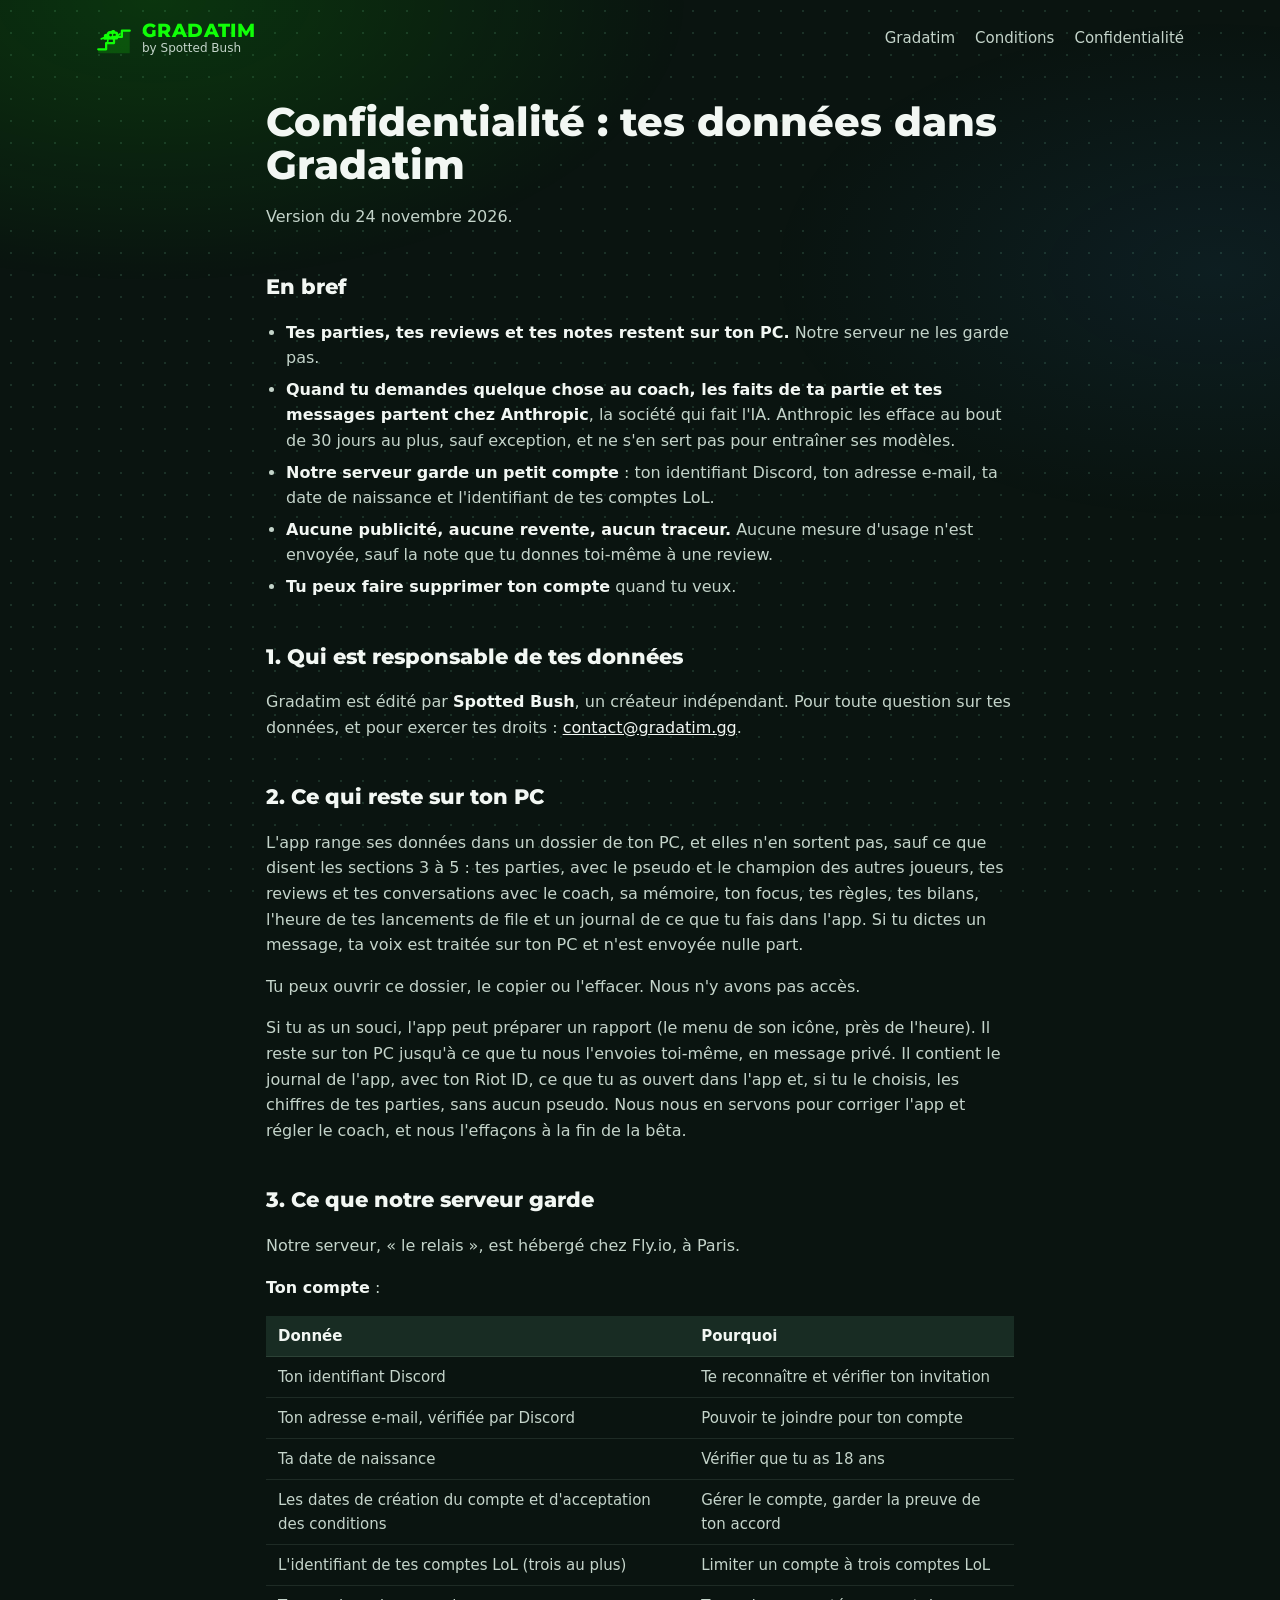
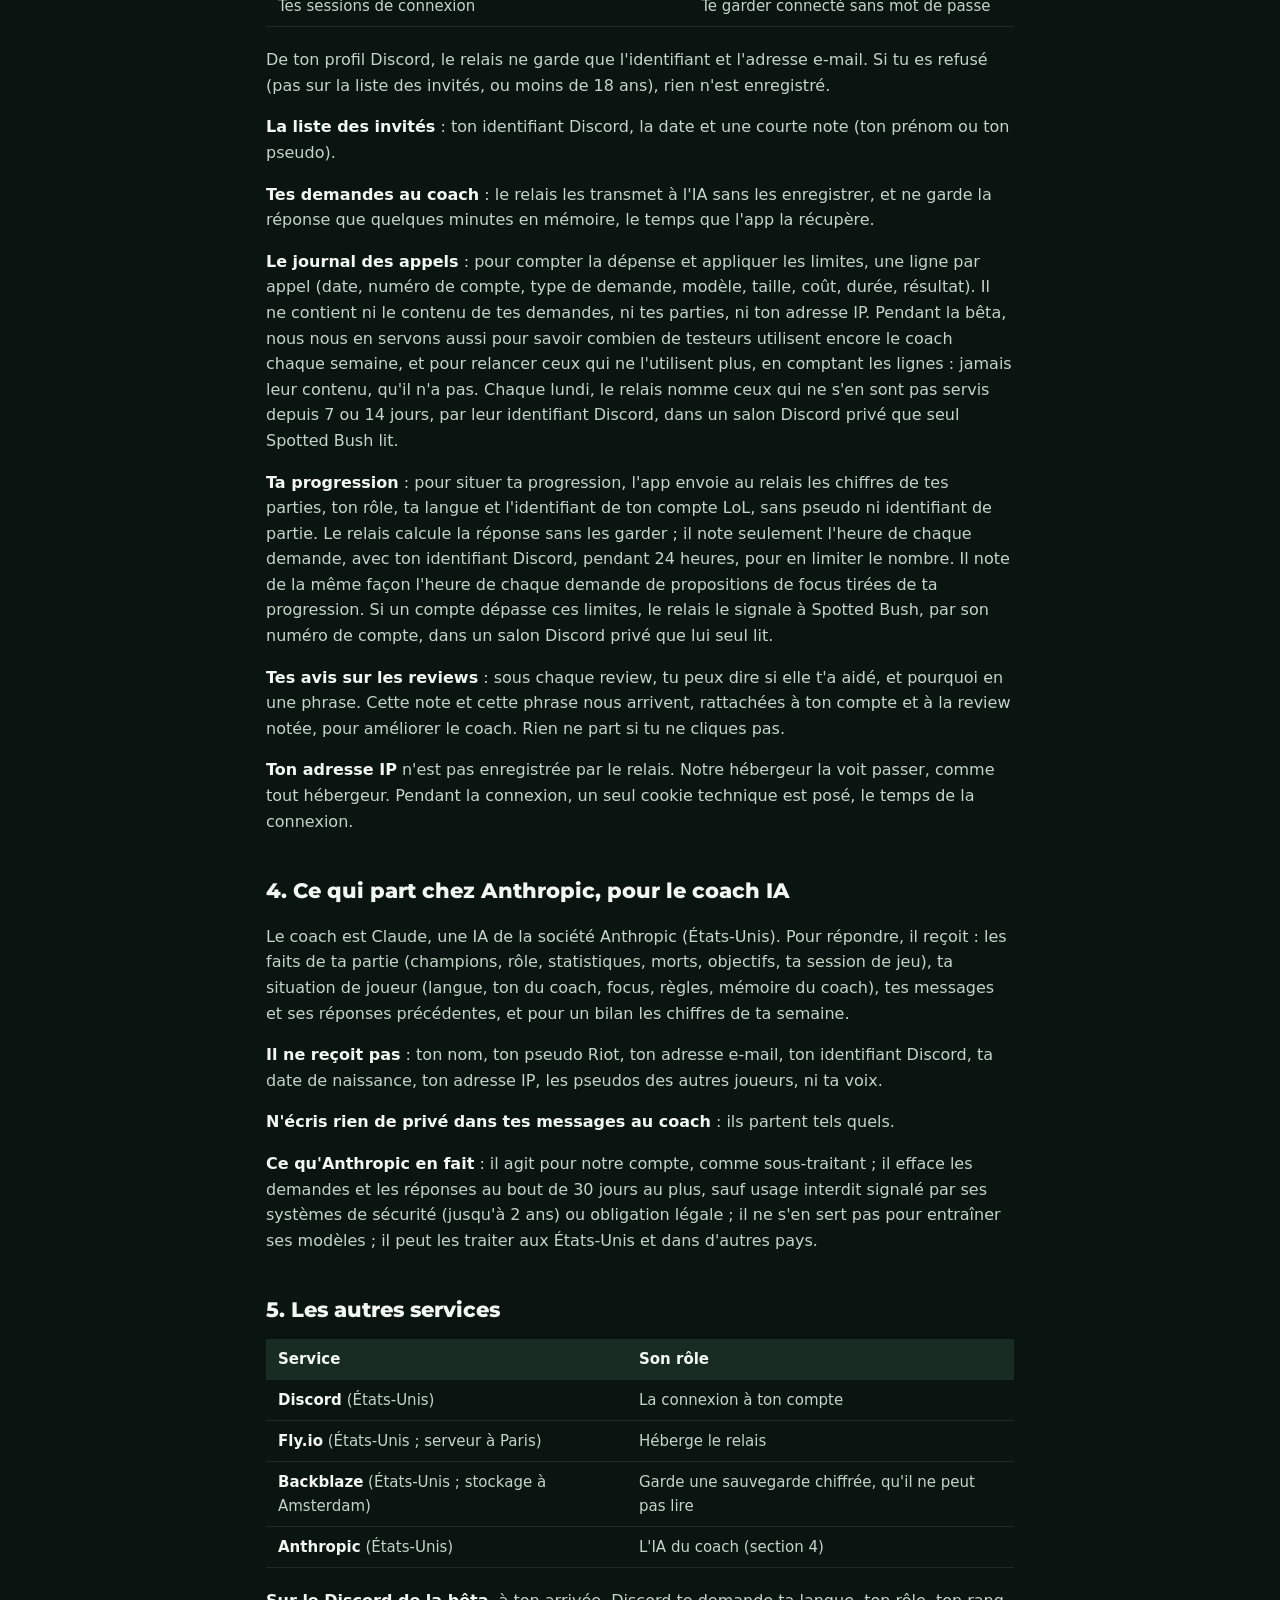
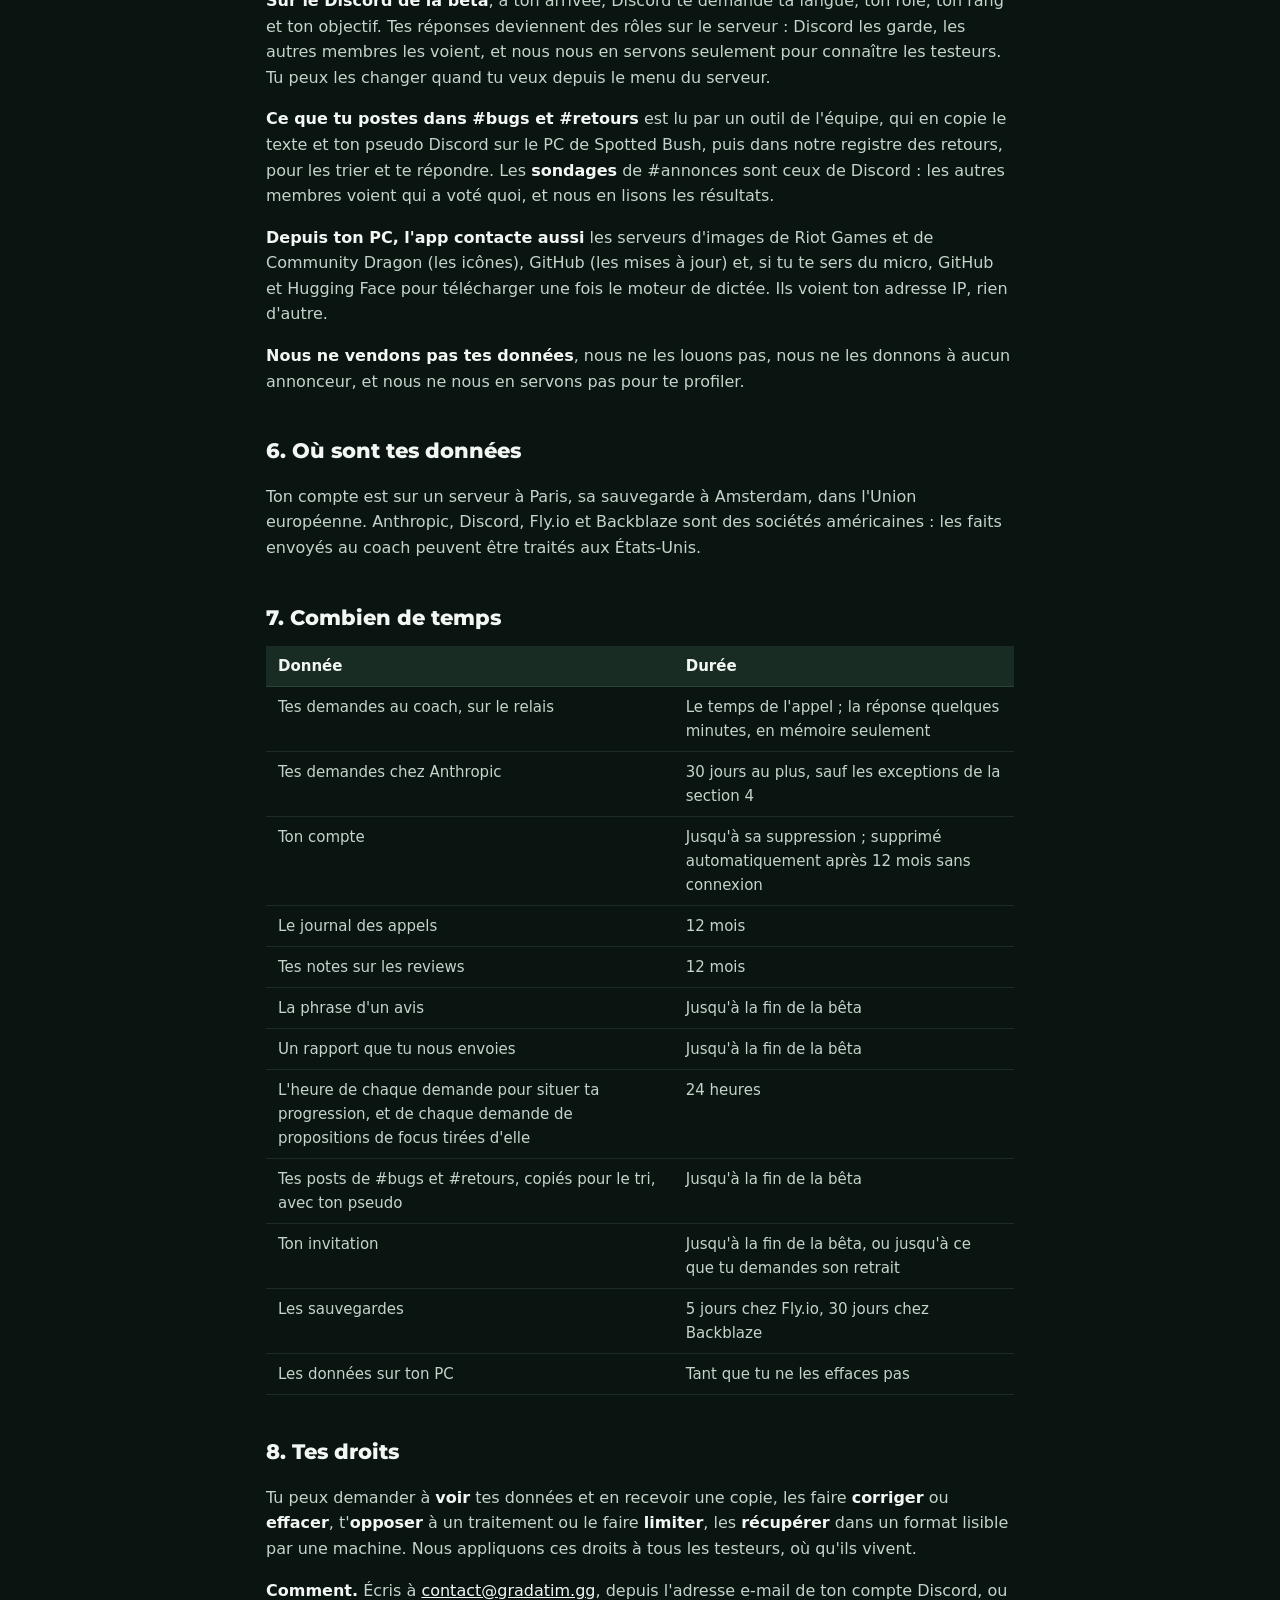
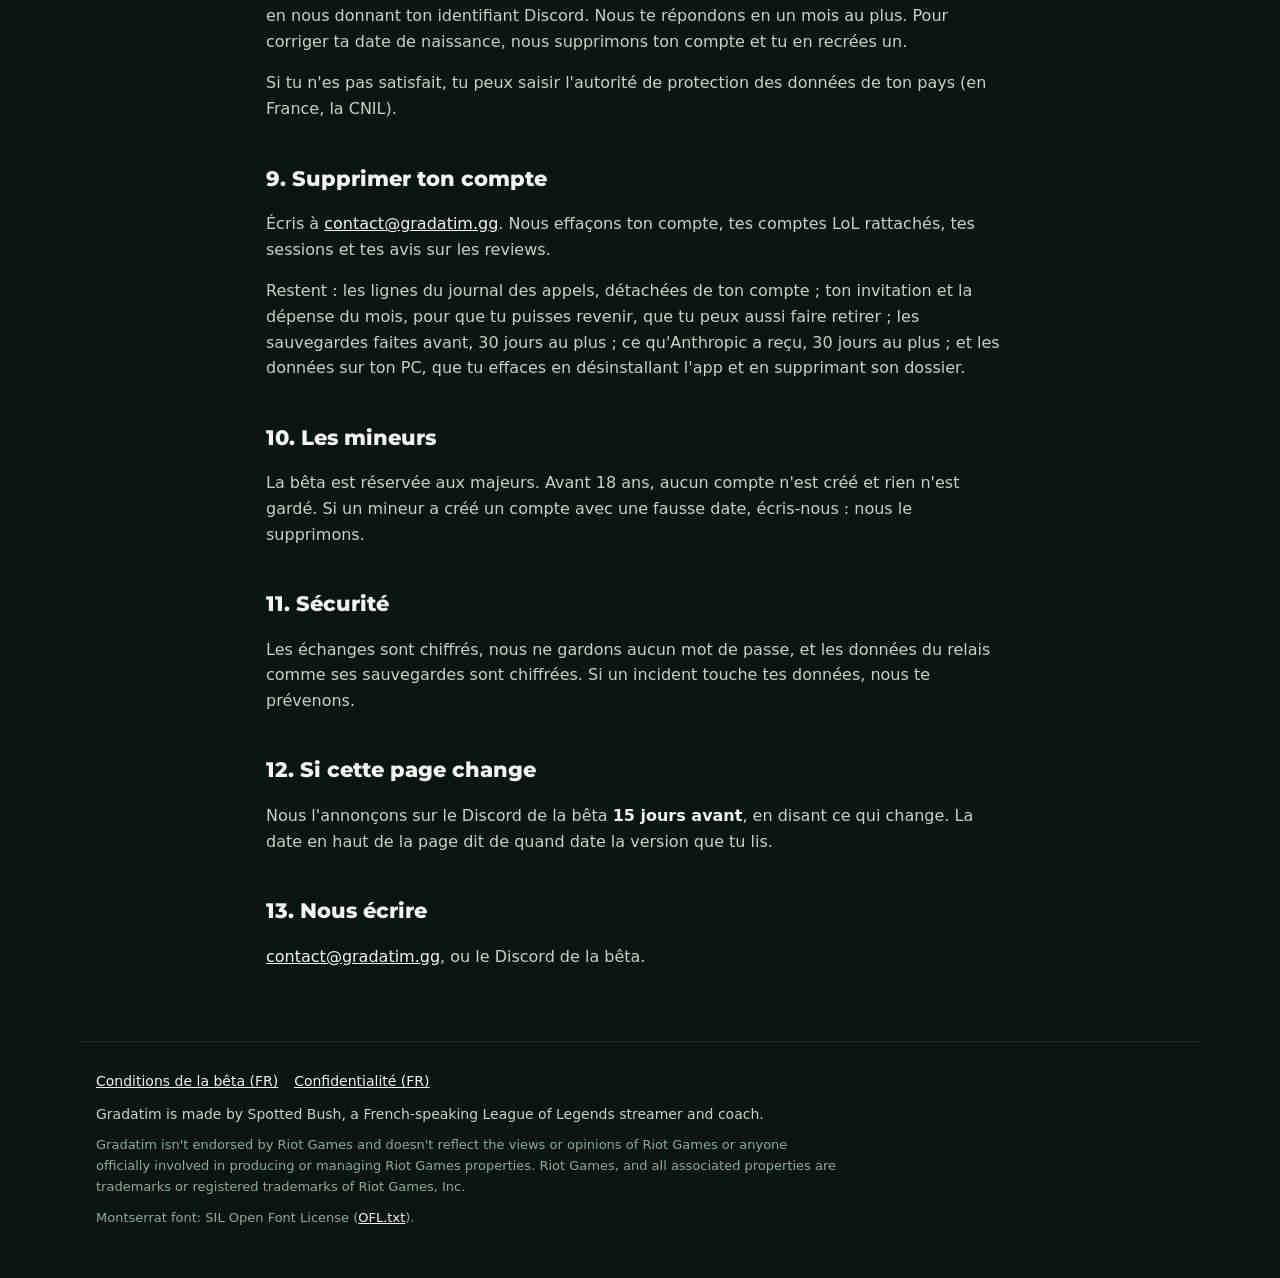
==== commit d667f379: "Confidentialité : version du 24 novembre 2026 (24 heures, propositions de focus, signalement)" ====
--- a/confidentialite.html
+++ b/confidentialite.html
@@ -35,7 +35,7 @@
 
 <main class="doc">
 <h1>Confidentialité : tes données dans Gradatim</h1>
-<p>Version du 23 novembre 2026.</p>
+<p>Version du 24 novembre 2026.</p>
 <h2>En bref</h2>
 <ul><li><strong>Tes parties, tes reviews et tes notes restent sur ton PC.</strong> Notre serveur ne les garde pas.</li><li><strong>Quand tu demandes quelque chose au coach, les faits de ta partie et tes messages partent chez Anthropic</strong>, la société qui fait l'IA. Anthropic les efface au bout de 30 jours au plus, sauf exception, et ne s'en sert pas pour entraîner ses modèles.</li><li><strong>Notre serveur garde un petit compte</strong> : ton identifiant Discord, ton adresse e-mail, ta date de naissance et l'identifiant de tes comptes LoL.</li><li><strong>Aucune publicité, aucune revente, aucun traceur.</strong> Aucune mesure d'usage n'est envoyée, sauf la note que tu donnes toi-même à une review.</li><li><strong>Tu peux faire supprimer ton compte</strong> quand tu veux.</li></ul>
 <h2>1. Qui est responsable de tes données</h2>
@@ -52,7 +52,7 @@
 <p><strong>La liste des invités</strong> : ton identifiant Discord, la date et une courte note (ton prénom ou ton pseudo).</p>
 <p><strong>Tes demandes au coach</strong> : le relais les transmet à l'IA sans les enregistrer, et ne garde la réponse que quelques minutes en mémoire, le temps que l'app la récupère.</p>
 <p><strong>Le journal des appels</strong> : pour compter la dépense et appliquer les limites, une ligne par appel (date, numéro de compte, type de demande, modèle, taille, coût, durée, résultat). Il ne contient ni le contenu de tes demandes, ni tes parties, ni ton adresse IP. Pendant la bêta, nous nous en servons aussi pour savoir combien de testeurs utilisent encore le coach chaque semaine, et pour relancer ceux qui ne l'utilisent plus, en comptant les lignes : jamais leur contenu, qu'il n'a pas. Chaque lundi, le relais nomme ceux qui ne s'en sont pas servis depuis 7 ou 14 jours, par leur identifiant Discord, dans un salon Discord privé que seul Spotted Bush lit.</p>
-<p><strong>Ta progression</strong> : pour situer ta progression, l'app envoie au relais les chiffres de tes parties, ton rôle, ta langue et l'identifiant de ton compte LoL, sans pseudo ni identifiant de partie. Le relais calcule la réponse sans les garder ; il note seulement l'heure de chaque demande, avec ton identifiant Discord, pendant une heure, pour en limiter le nombre.</p>
+<p><strong>Ta progression</strong> : pour situer ta progression, l'app envoie au relais les chiffres de tes parties, ton rôle, ta langue et l'identifiant de ton compte LoL, sans pseudo ni identifiant de partie. Le relais calcule la réponse sans les garder ; il note seulement l'heure de chaque demande, avec ton identifiant Discord, pendant 24 heures, pour en limiter le nombre. Il note de la même façon l'heure de chaque demande de propositions de focus tirées de ta progression. Si un compte dépasse ces limites, le relais le signale à Spotted Bush, par son numéro de compte, dans un salon Discord privé que lui seul lit.</p>
 <p><strong>Tes avis sur les reviews</strong> : sous chaque review, tu peux dire si elle t'a aidé, et pourquoi en une phrase. Cette note et cette phrase nous arrivent, rattachées à ton compte et à la review notée, pour améliorer le coach. Rien ne part si tu ne cliques pas.</p>
 <p><strong>Ton adresse IP</strong> n'est pas enregistrée par le relais. Notre hébergeur la voit passer, comme tout hébergeur. Pendant la connexion, un seul cookie technique est posé, le temps de la connexion.</p>
 <h2>4. Ce qui part chez Anthropic, pour le coach IA</h2>
@@ -69,7 +69,7 @@
 <h2>6. Où sont tes données</h2>
 <p>Ton compte est sur un serveur à Paris, sa sauvegarde à Amsterdam, dans l'Union européenne. Anthropic, Discord, Fly.io et Backblaze sont des sociétés américaines : les faits envoyés au coach peuvent être traités aux États-Unis.</p>
 <h2>7. Combien de temps</h2>
-<table><thead><tr><th>Donnée</th><th>Durée</th></tr></thead><tbody><tr><td>Tes demandes au coach, sur le relais</td><td>Le temps de l'appel ; la réponse quelques minutes, en mémoire seulement</td></tr><tr><td>Tes demandes chez Anthropic</td><td>30 jours au plus, sauf les exceptions de la section 4</td></tr><tr><td>Ton compte</td><td>Jusqu'à sa suppression ; supprimé automatiquement après 12 mois sans connexion</td></tr><tr><td>Le journal des appels</td><td>12 mois</td></tr><tr><td>Tes notes sur les reviews</td><td>12 mois</td></tr><tr><td>La phrase d'un avis</td><td>Jusqu'à la fin de la bêta</td></tr><tr><td>Un rapport que tu nous envoies</td><td>Jusqu'à la fin de la bêta</td></tr><tr><td>L'heure de chaque demande pour situer ta progression</td><td>Une heure</td></tr><tr><td>Tes posts de #bugs et #retours, copiés pour le tri, avec ton pseudo</td><td>Jusqu'à la fin de la bêta</td></tr><tr><td>Ton invitation</td><td>Jusqu'à la fin de la bêta, ou jusqu'à ce que tu demandes son retrait</td></tr><tr><td>Les sauvegardes</td><td>5 jours chez Fly.io, 30 jours chez Backblaze</td></tr><tr><td>Les données sur ton PC</td><td>Tant que tu ne les effaces pas</td></tr></tbody></table>
+<table><thead><tr><th>Donnée</th><th>Durée</th></tr></thead><tbody><tr><td>Tes demandes au coach, sur le relais</td><td>Le temps de l'appel ; la réponse quelques minutes, en mémoire seulement</td></tr><tr><td>Tes demandes chez Anthropic</td><td>30 jours au plus, sauf les exceptions de la section 4</td></tr><tr><td>Ton compte</td><td>Jusqu'à sa suppression ; supprimé automatiquement après 12 mois sans connexion</td></tr><tr><td>Le journal des appels</td><td>12 mois</td></tr><tr><td>Tes notes sur les reviews</td><td>12 mois</td></tr><tr><td>La phrase d'un avis</td><td>Jusqu'à la fin de la bêta</td></tr><tr><td>Un rapport que tu nous envoies</td><td>Jusqu'à la fin de la bêta</td></tr><tr><td>L'heure de chaque demande pour situer ta progression, et de chaque demande de propositions de focus tirées d'elle</td><td>24 heures</td></tr><tr><td>Tes posts de #bugs et #retours, copiés pour le tri, avec ton pseudo</td><td>Jusqu'à la fin de la bêta</td></tr><tr><td>Ton invitation</td><td>Jusqu'à la fin de la bêta, ou jusqu'à ce que tu demandes son retrait</td></tr><tr><td>Les sauvegardes</td><td>5 jours chez Fly.io, 30 jours chez Backblaze</td></tr><tr><td>Les données sur ton PC</td><td>Tant que tu ne les effaces pas</td></tr></tbody></table>
 <h2>8. Tes droits</h2>
 <p>Tu peux demander à <strong>voir</strong> tes données et en recevoir une copie, les faire <strong>corriger</strong> ou <strong>effacer</strong>, t'<strong>opposer</strong> à un traitement ou le faire <strong>limiter</strong>, les <strong>récupérer</strong> dans un format lisible par une machine. Nous appliquons ces droits à tous les testeurs, où qu'ils vivent.</p>
 <p><strong>Comment.</strong> Écris à <a href="mailto:contact@gradatim.gg">contact@gradatim.gg</a>, depuis l'adresse e-mail de ton compte Discord, ou en nous donnant ton identifiant Discord. Nous te répondons en un mois au plus. Pour corriger ta date de naissance, nous supprimons ton compte et tu en recrées un.</p>
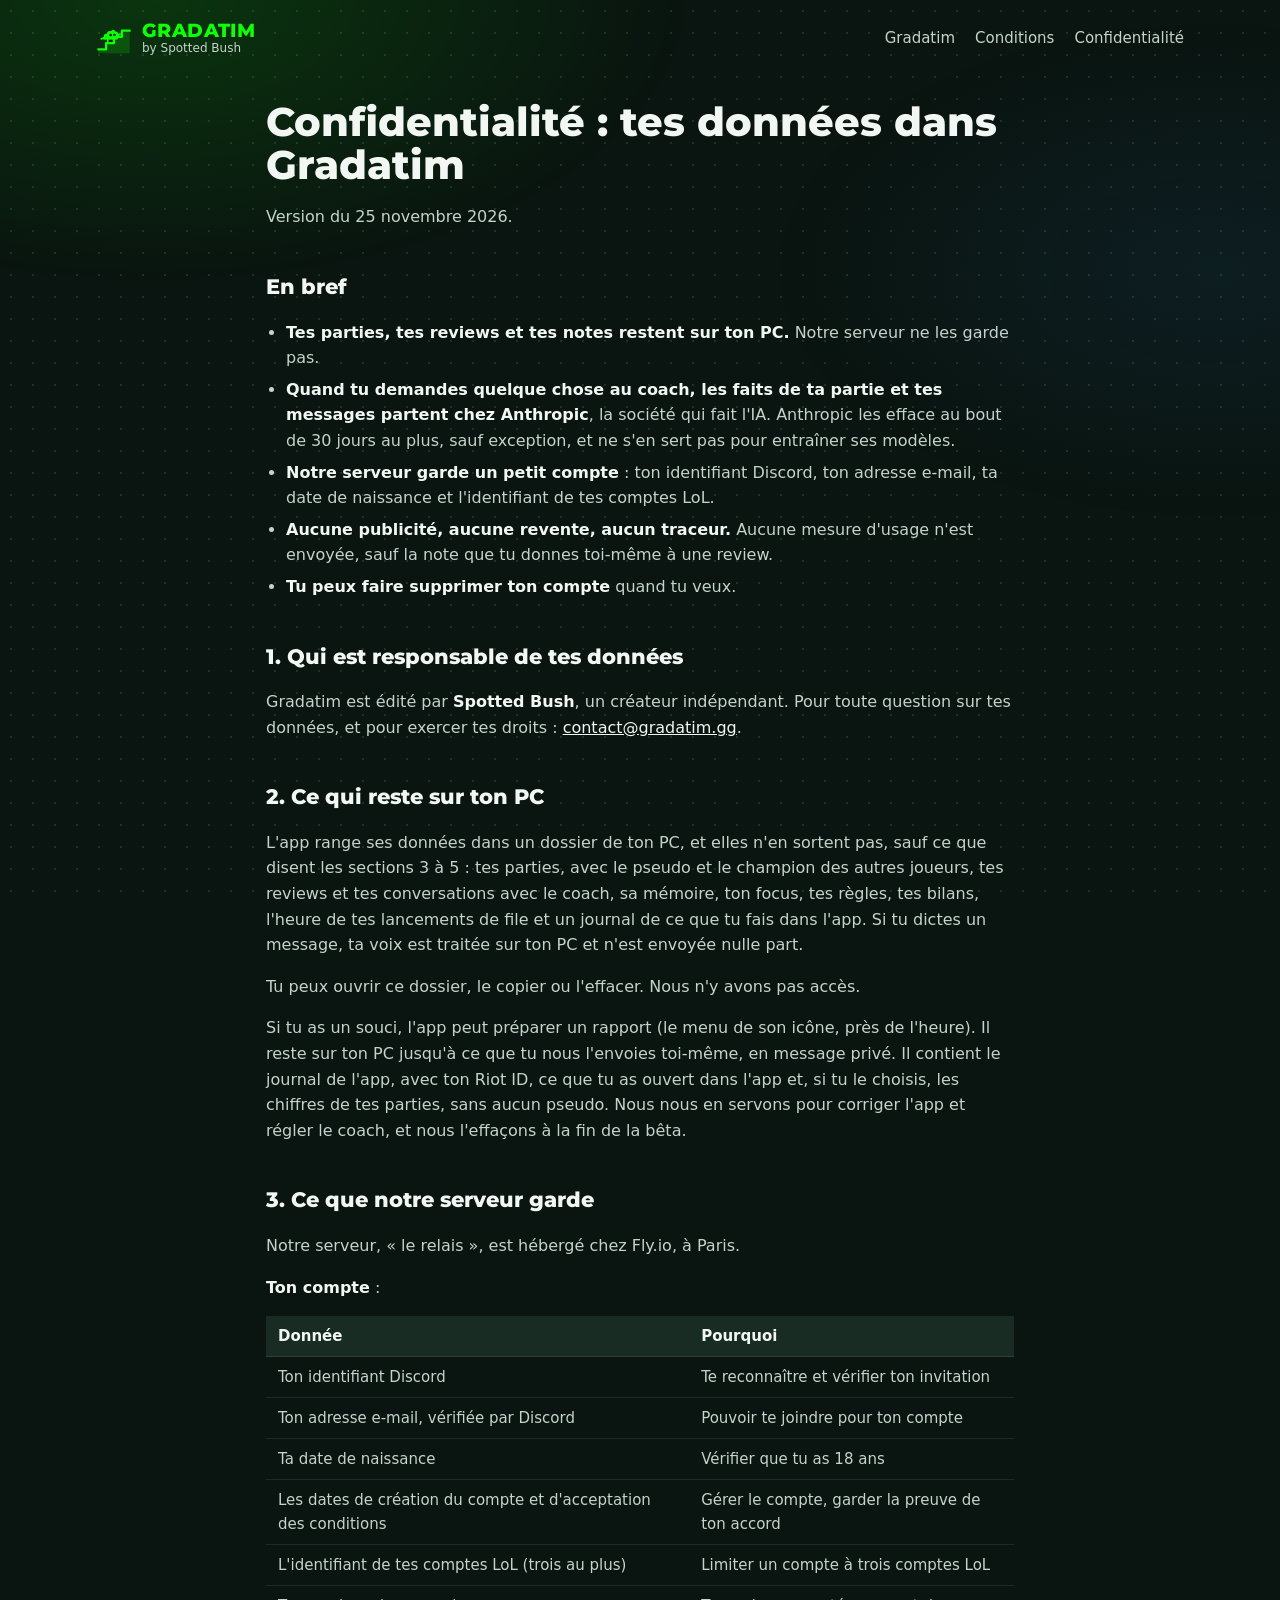
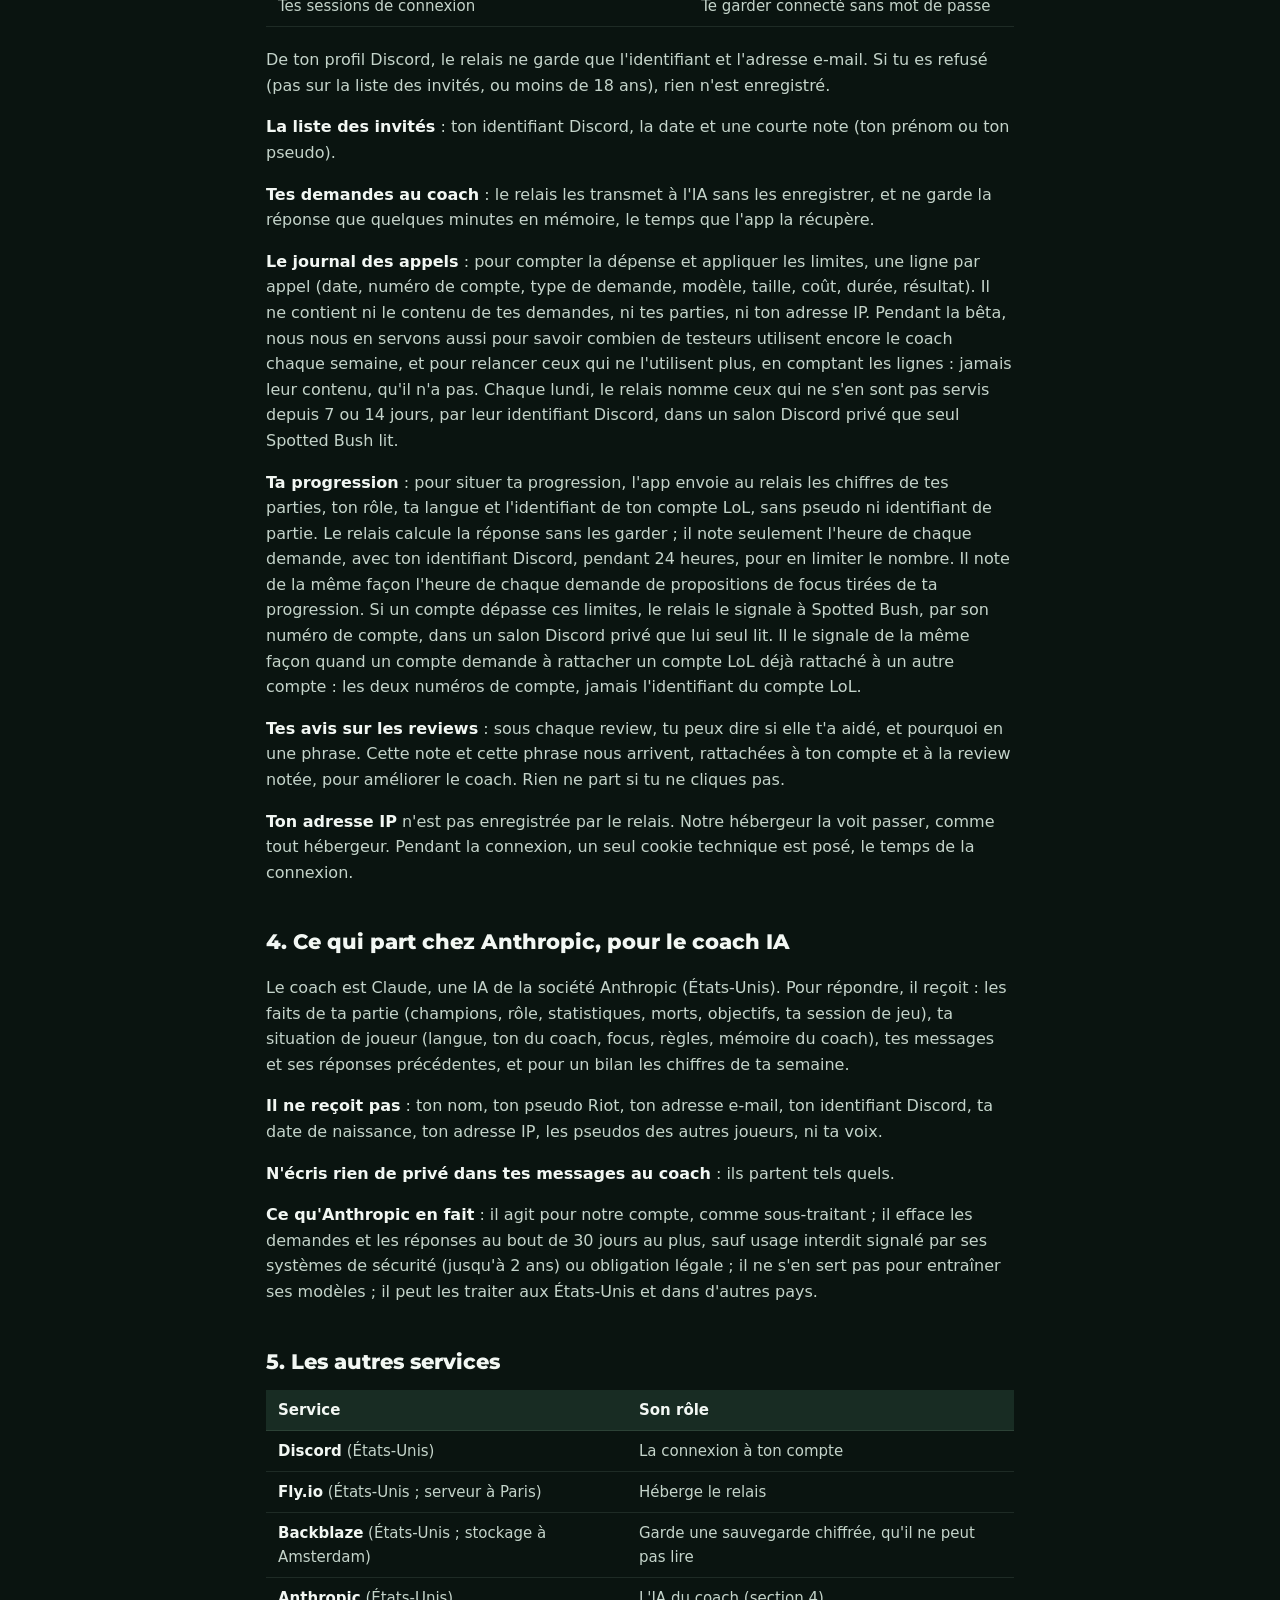
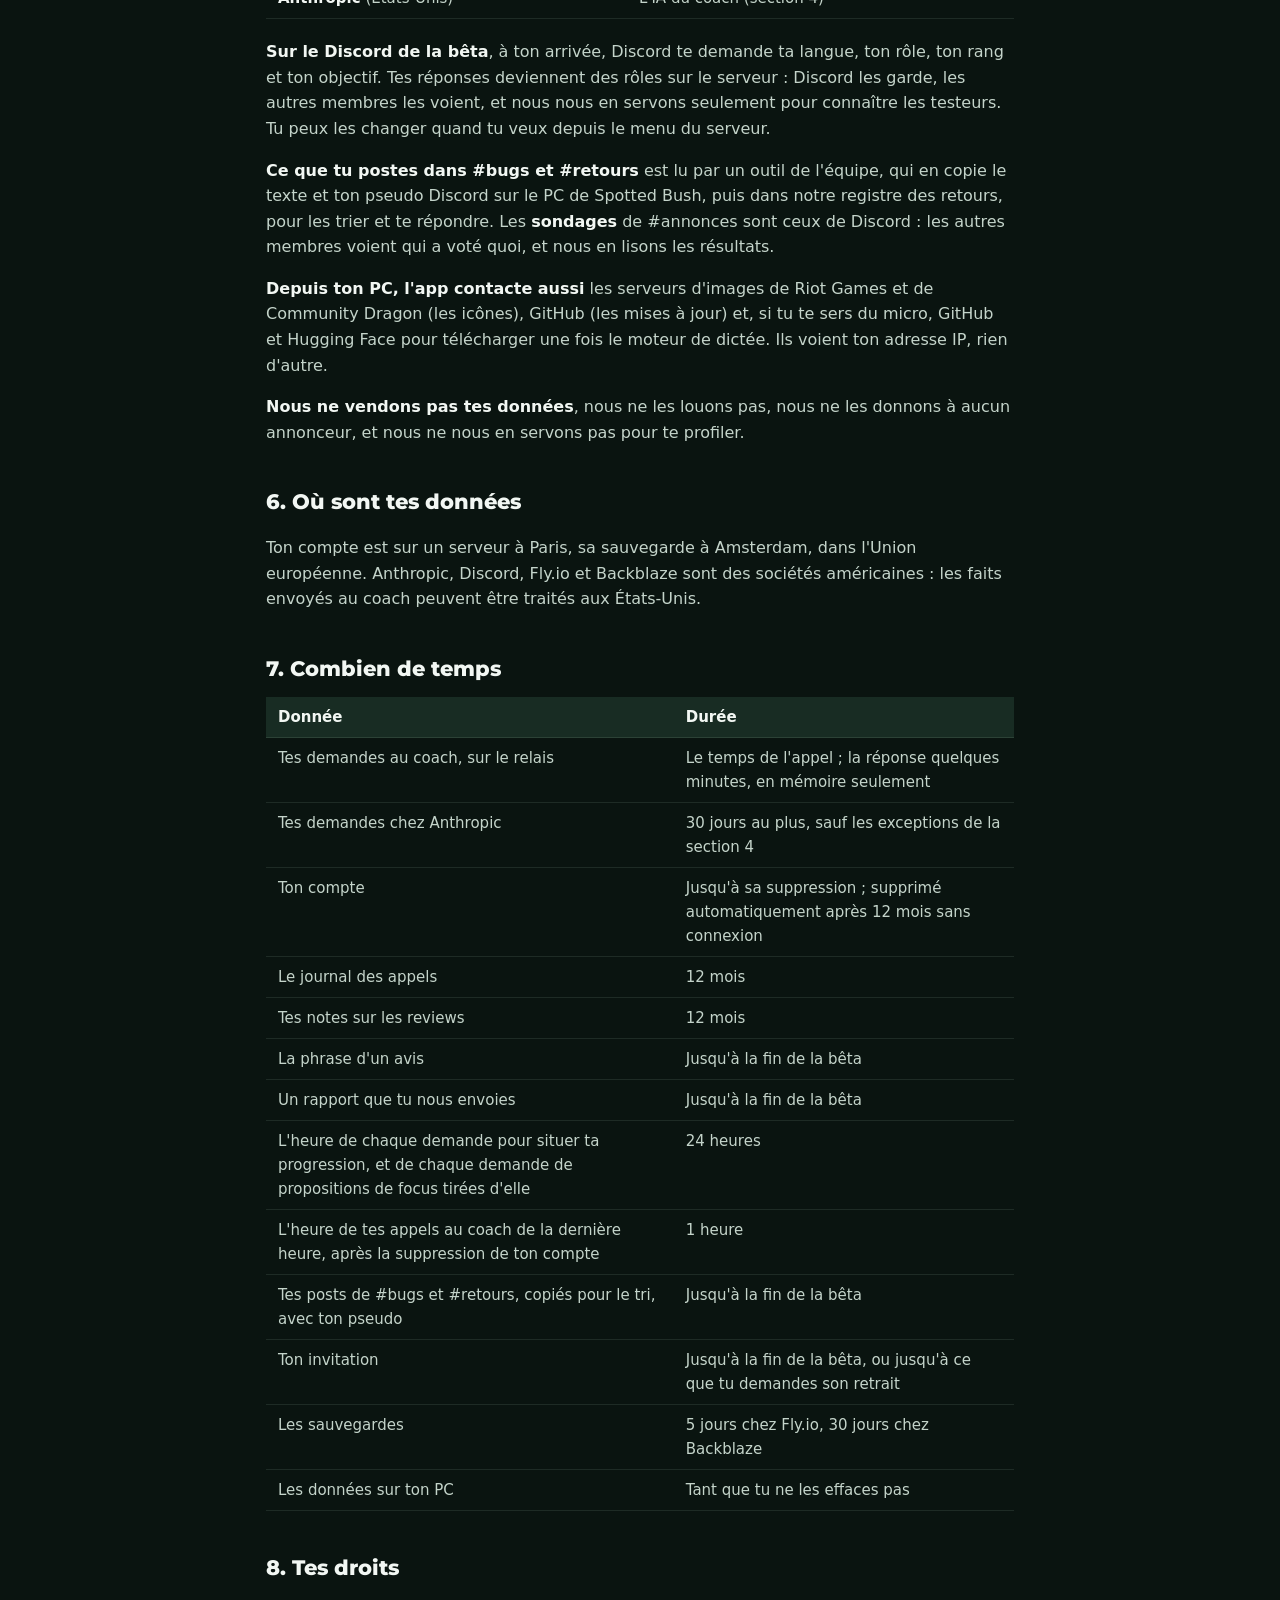
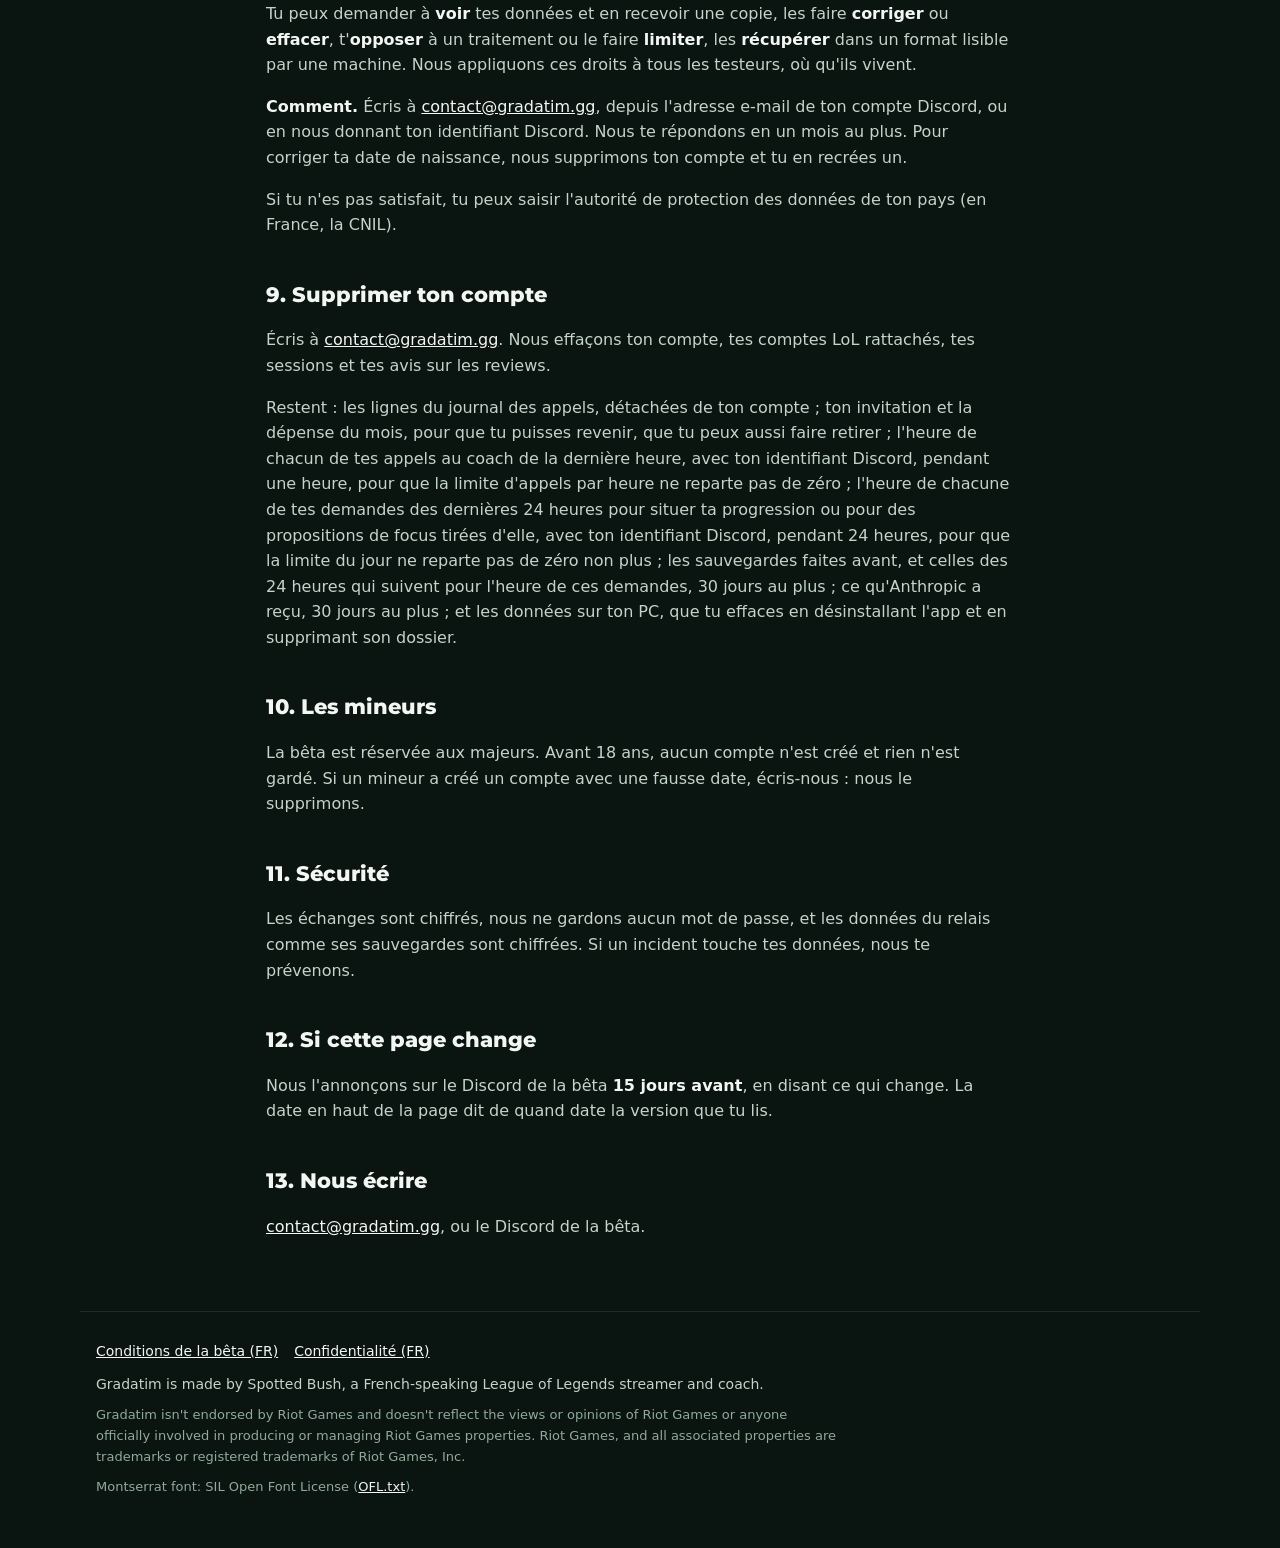
==== commit c20ae793: "Confidentialité : version du 25 novembre 2026 (P52, P53, les 24 heures et les sauvegardes de la sect" ====
--- a/confidentialite.html
+++ b/confidentialite.html
@@ -35,7 +35,7 @@
 
 <main class="doc">
 <h1>Confidentialité : tes données dans Gradatim</h1>
-<p>Version du 24 novembre 2026.</p>
+<p>Version du 25 novembre 2026.</p>
 <h2>En bref</h2>
 <ul><li><strong>Tes parties, tes reviews et tes notes restent sur ton PC.</strong> Notre serveur ne les garde pas.</li><li><strong>Quand tu demandes quelque chose au coach, les faits de ta partie et tes messages partent chez Anthropic</strong>, la société qui fait l'IA. Anthropic les efface au bout de 30 jours au plus, sauf exception, et ne s'en sert pas pour entraîner ses modèles.</li><li><strong>Notre serveur garde un petit compte</strong> : ton identifiant Discord, ton adresse e-mail, ta date de naissance et l'identifiant de tes comptes LoL.</li><li><strong>Aucune publicité, aucune revente, aucun traceur.</strong> Aucune mesure d'usage n'est envoyée, sauf la note que tu donnes toi-même à une review.</li><li><strong>Tu peux faire supprimer ton compte</strong> quand tu veux.</li></ul>
 <h2>1. Qui est responsable de tes données</h2>
@@ -52,7 +52,7 @@
 <p><strong>La liste des invités</strong> : ton identifiant Discord, la date et une courte note (ton prénom ou ton pseudo).</p>
 <p><strong>Tes demandes au coach</strong> : le relais les transmet à l'IA sans les enregistrer, et ne garde la réponse que quelques minutes en mémoire, le temps que l'app la récupère.</p>
 <p><strong>Le journal des appels</strong> : pour compter la dépense et appliquer les limites, une ligne par appel (date, numéro de compte, type de demande, modèle, taille, coût, durée, résultat). Il ne contient ni le contenu de tes demandes, ni tes parties, ni ton adresse IP. Pendant la bêta, nous nous en servons aussi pour savoir combien de testeurs utilisent encore le coach chaque semaine, et pour relancer ceux qui ne l'utilisent plus, en comptant les lignes : jamais leur contenu, qu'il n'a pas. Chaque lundi, le relais nomme ceux qui ne s'en sont pas servis depuis 7 ou 14 jours, par leur identifiant Discord, dans un salon Discord privé que seul Spotted Bush lit.</p>
-<p><strong>Ta progression</strong> : pour situer ta progression, l'app envoie au relais les chiffres de tes parties, ton rôle, ta langue et l'identifiant de ton compte LoL, sans pseudo ni identifiant de partie. Le relais calcule la réponse sans les garder ; il note seulement l'heure de chaque demande, avec ton identifiant Discord, pendant 24 heures, pour en limiter le nombre. Il note de la même façon l'heure de chaque demande de propositions de focus tirées de ta progression. Si un compte dépasse ces limites, le relais le signale à Spotted Bush, par son numéro de compte, dans un salon Discord privé que lui seul lit.</p>
+<p><strong>Ta progression</strong> : pour situer ta progression, l'app envoie au relais les chiffres de tes parties, ton rôle, ta langue et l'identifiant de ton compte LoL, sans pseudo ni identifiant de partie. Le relais calcule la réponse sans les garder ; il note seulement l'heure de chaque demande, avec ton identifiant Discord, pendant 24 heures, pour en limiter le nombre. Il note de la même façon l'heure de chaque demande de propositions de focus tirées de ta progression. Si un compte dépasse ces limites, le relais le signale à Spotted Bush, par son numéro de compte, dans un salon Discord privé que lui seul lit. Il le signale de la même façon quand un compte demande à rattacher un compte LoL déjà rattaché à un autre compte : les deux numéros de compte, jamais l'identifiant du compte LoL.</p>
 <p><strong>Tes avis sur les reviews</strong> : sous chaque review, tu peux dire si elle t'a aidé, et pourquoi en une phrase. Cette note et cette phrase nous arrivent, rattachées à ton compte et à la review notée, pour améliorer le coach. Rien ne part si tu ne cliques pas.</p>
 <p><strong>Ton adresse IP</strong> n'est pas enregistrée par le relais. Notre hébergeur la voit passer, comme tout hébergeur. Pendant la connexion, un seul cookie technique est posé, le temps de la connexion.</p>
 <h2>4. Ce qui part chez Anthropic, pour le coach IA</h2>
@@ -69,14 +69,14 @@
 <h2>6. Où sont tes données</h2>
 <p>Ton compte est sur un serveur à Paris, sa sauvegarde à Amsterdam, dans l'Union européenne. Anthropic, Discord, Fly.io et Backblaze sont des sociétés américaines : les faits envoyés au coach peuvent être traités aux États-Unis.</p>
 <h2>7. Combien de temps</h2>
-<table><thead><tr><th>Donnée</th><th>Durée</th></tr></thead><tbody><tr><td>Tes demandes au coach, sur le relais</td><td>Le temps de l'appel ; la réponse quelques minutes, en mémoire seulement</td></tr><tr><td>Tes demandes chez Anthropic</td><td>30 jours au plus, sauf les exceptions de la section 4</td></tr><tr><td>Ton compte</td><td>Jusqu'à sa suppression ; supprimé automatiquement après 12 mois sans connexion</td></tr><tr><td>Le journal des appels</td><td>12 mois</td></tr><tr><td>Tes notes sur les reviews</td><td>12 mois</td></tr><tr><td>La phrase d'un avis</td><td>Jusqu'à la fin de la bêta</td></tr><tr><td>Un rapport que tu nous envoies</td><td>Jusqu'à la fin de la bêta</td></tr><tr><td>L'heure de chaque demande pour situer ta progression, et de chaque demande de propositions de focus tirées d'elle</td><td>24 heures</td></tr><tr><td>Tes posts de #bugs et #retours, copiés pour le tri, avec ton pseudo</td><td>Jusqu'à la fin de la bêta</td></tr><tr><td>Ton invitation</td><td>Jusqu'à la fin de la bêta, ou jusqu'à ce que tu demandes son retrait</td></tr><tr><td>Les sauvegardes</td><td>5 jours chez Fly.io, 30 jours chez Backblaze</td></tr><tr><td>Les données sur ton PC</td><td>Tant que tu ne les effaces pas</td></tr></tbody></table>
+<table><thead><tr><th>Donnée</th><th>Durée</th></tr></thead><tbody><tr><td>Tes demandes au coach, sur le relais</td><td>Le temps de l'appel ; la réponse quelques minutes, en mémoire seulement</td></tr><tr><td>Tes demandes chez Anthropic</td><td>30 jours au plus, sauf les exceptions de la section 4</td></tr><tr><td>Ton compte</td><td>Jusqu'à sa suppression ; supprimé automatiquement après 12 mois sans connexion</td></tr><tr><td>Le journal des appels</td><td>12 mois</td></tr><tr><td>Tes notes sur les reviews</td><td>12 mois</td></tr><tr><td>La phrase d'un avis</td><td>Jusqu'à la fin de la bêta</td></tr><tr><td>Un rapport que tu nous envoies</td><td>Jusqu'à la fin de la bêta</td></tr><tr><td>L'heure de chaque demande pour situer ta progression, et de chaque demande de propositions de focus tirées d'elle</td><td>24 heures</td></tr><tr><td>L'heure de tes appels au coach de la dernière heure, après la suppression de ton compte</td><td>1 heure</td></tr><tr><td>Tes posts de #bugs et #retours, copiés pour le tri, avec ton pseudo</td><td>Jusqu'à la fin de la bêta</td></tr><tr><td>Ton invitation</td><td>Jusqu'à la fin de la bêta, ou jusqu'à ce que tu demandes son retrait</td></tr><tr><td>Les sauvegardes</td><td>5 jours chez Fly.io, 30 jours chez Backblaze</td></tr><tr><td>Les données sur ton PC</td><td>Tant que tu ne les effaces pas</td></tr></tbody></table>
 <h2>8. Tes droits</h2>
 <p>Tu peux demander à <strong>voir</strong> tes données et en recevoir une copie, les faire <strong>corriger</strong> ou <strong>effacer</strong>, t'<strong>opposer</strong> à un traitement ou le faire <strong>limiter</strong>, les <strong>récupérer</strong> dans un format lisible par une machine. Nous appliquons ces droits à tous les testeurs, où qu'ils vivent.</p>
 <p><strong>Comment.</strong> Écris à <a href="mailto:contact@gradatim.gg">contact@gradatim.gg</a>, depuis l'adresse e-mail de ton compte Discord, ou en nous donnant ton identifiant Discord. Nous te répondons en un mois au plus. Pour corriger ta date de naissance, nous supprimons ton compte et tu en recrées un.</p>
 <p>Si tu n'es pas satisfait, tu peux saisir l'autorité de protection des données de ton pays (en France, la CNIL).</p>
 <h2>9. Supprimer ton compte</h2>
 <p>Écris à <a href="mailto:contact@gradatim.gg">contact@gradatim.gg</a>. Nous effaçons ton compte, tes comptes LoL rattachés, tes sessions et tes avis sur les reviews.</p>
-<p>Restent : les lignes du journal des appels, détachées de ton compte ; ton invitation et la dépense du mois, pour que tu puisses revenir, que tu peux aussi faire retirer ; les sauvegardes faites avant, 30 jours au plus ; ce qu'Anthropic a reçu, 30 jours au plus ; et les données sur ton PC, que tu effaces en désinstallant l'app et en supprimant son dossier.</p>
+<p>Restent : les lignes du journal des appels, détachées de ton compte ; ton invitation et la dépense du mois, pour que tu puisses revenir, que tu peux aussi faire retirer ; l'heure de chacun de tes appels au coach de la dernière heure, avec ton identifiant Discord, pendant une heure, pour que la limite d'appels par heure ne reparte pas de zéro ; l'heure de chacune de tes demandes des dernières 24 heures pour situer ta progression ou pour des propositions de focus tirées d'elle, avec ton identifiant Discord, pendant 24 heures, pour que la limite du jour ne reparte pas de zéro non plus ; les sauvegardes faites avant, et celles des 24 heures qui suivent pour l'heure de ces demandes, 30 jours au plus ; ce qu'Anthropic a reçu, 30 jours au plus ; et les données sur ton PC, que tu effaces en désinstallant l'app et en supprimant son dossier.</p>
 <h2>10. Les mineurs</h2>
 <p>La bêta est réservée aux majeurs. Avant 18 ans, aucun compte n'est créé et rien n'est gardé. Si un mineur a créé un compte avec une fausse date, écris-nous : nous le supprimons.</p>
 <h2>11. Sécurité</h2>
